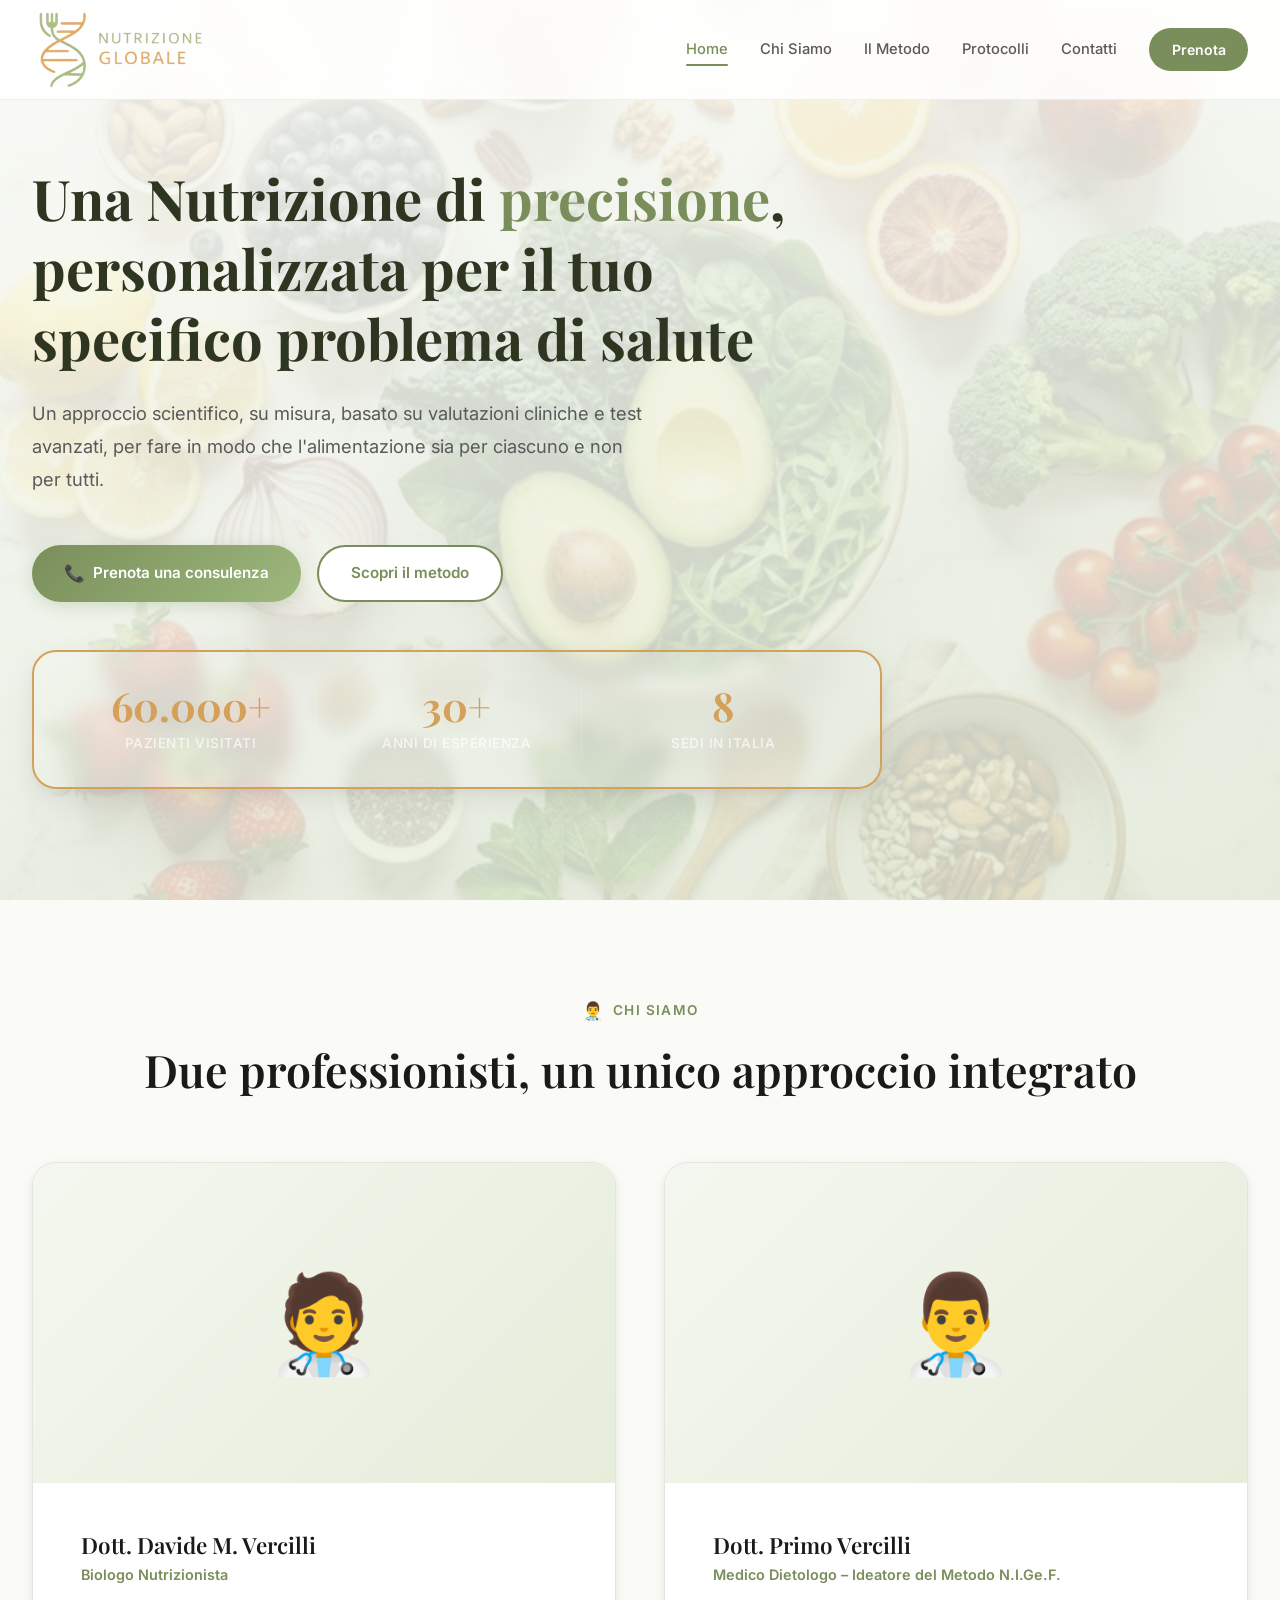
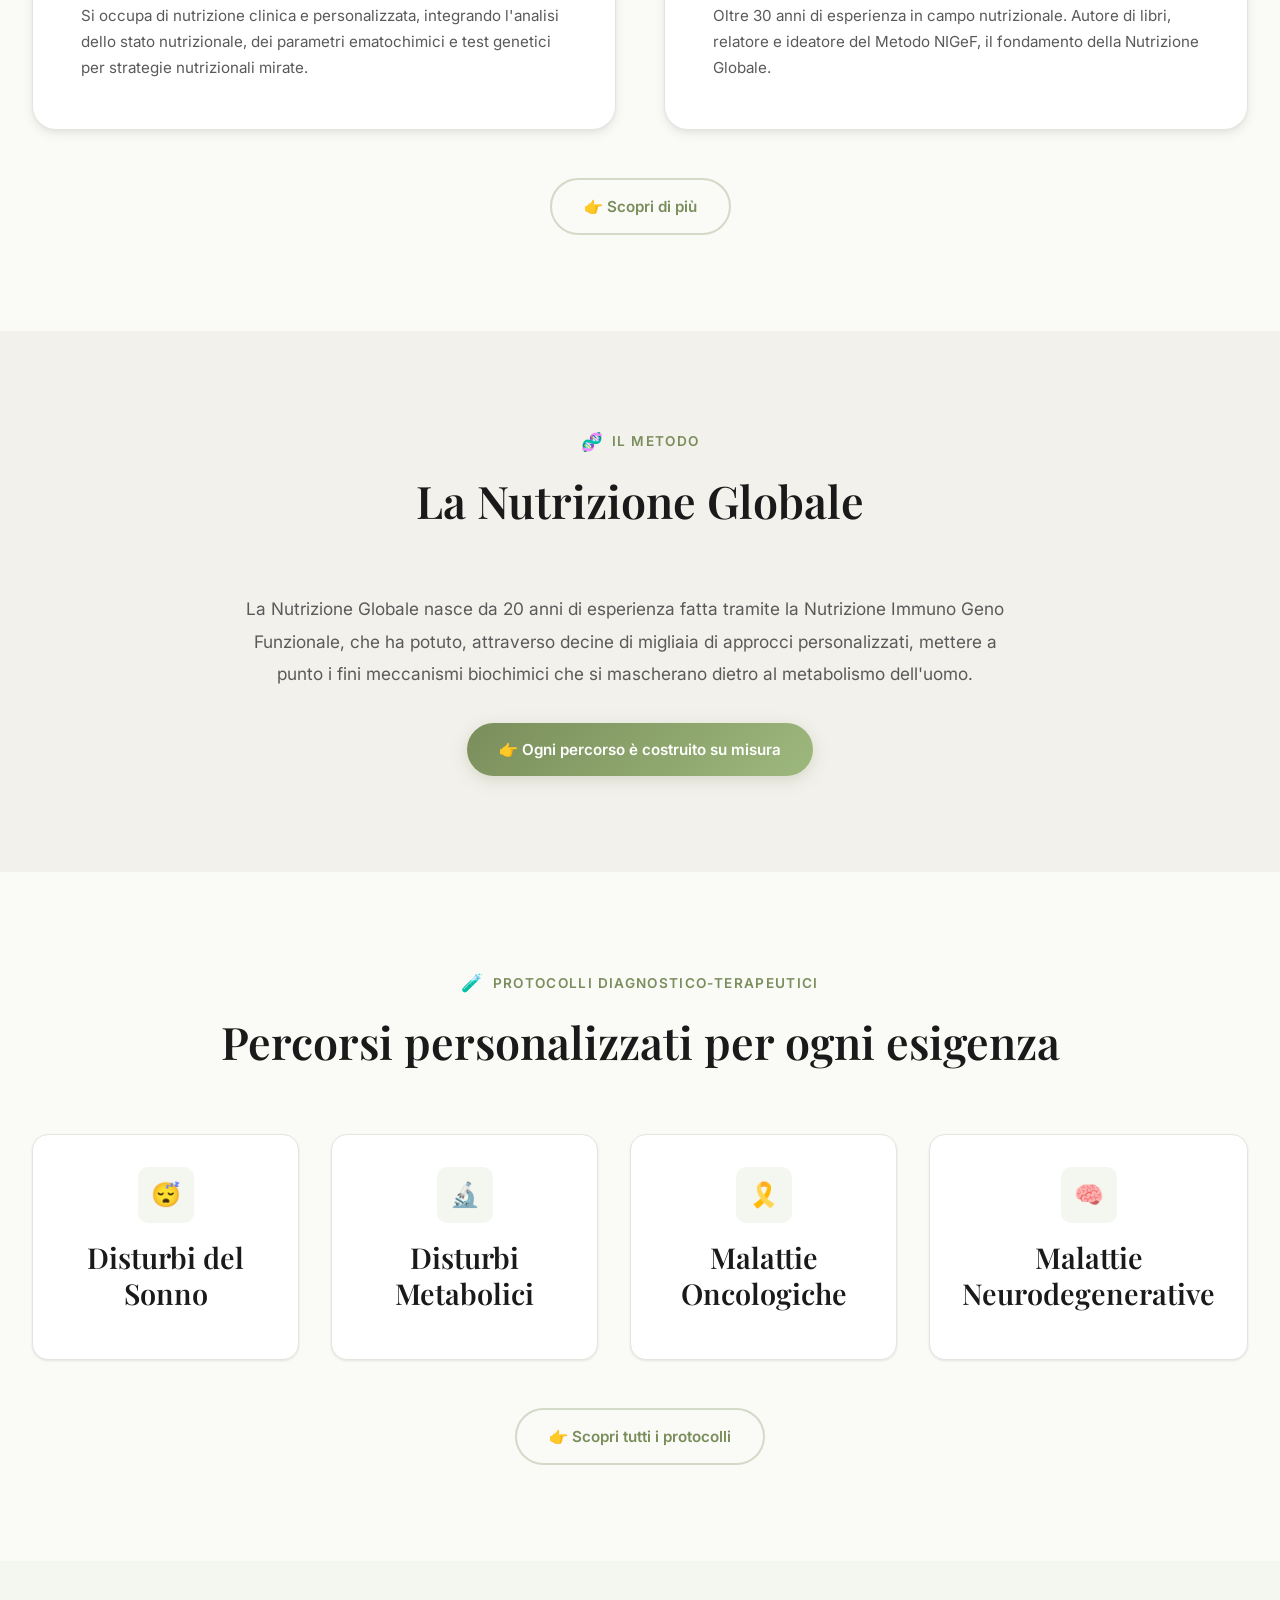
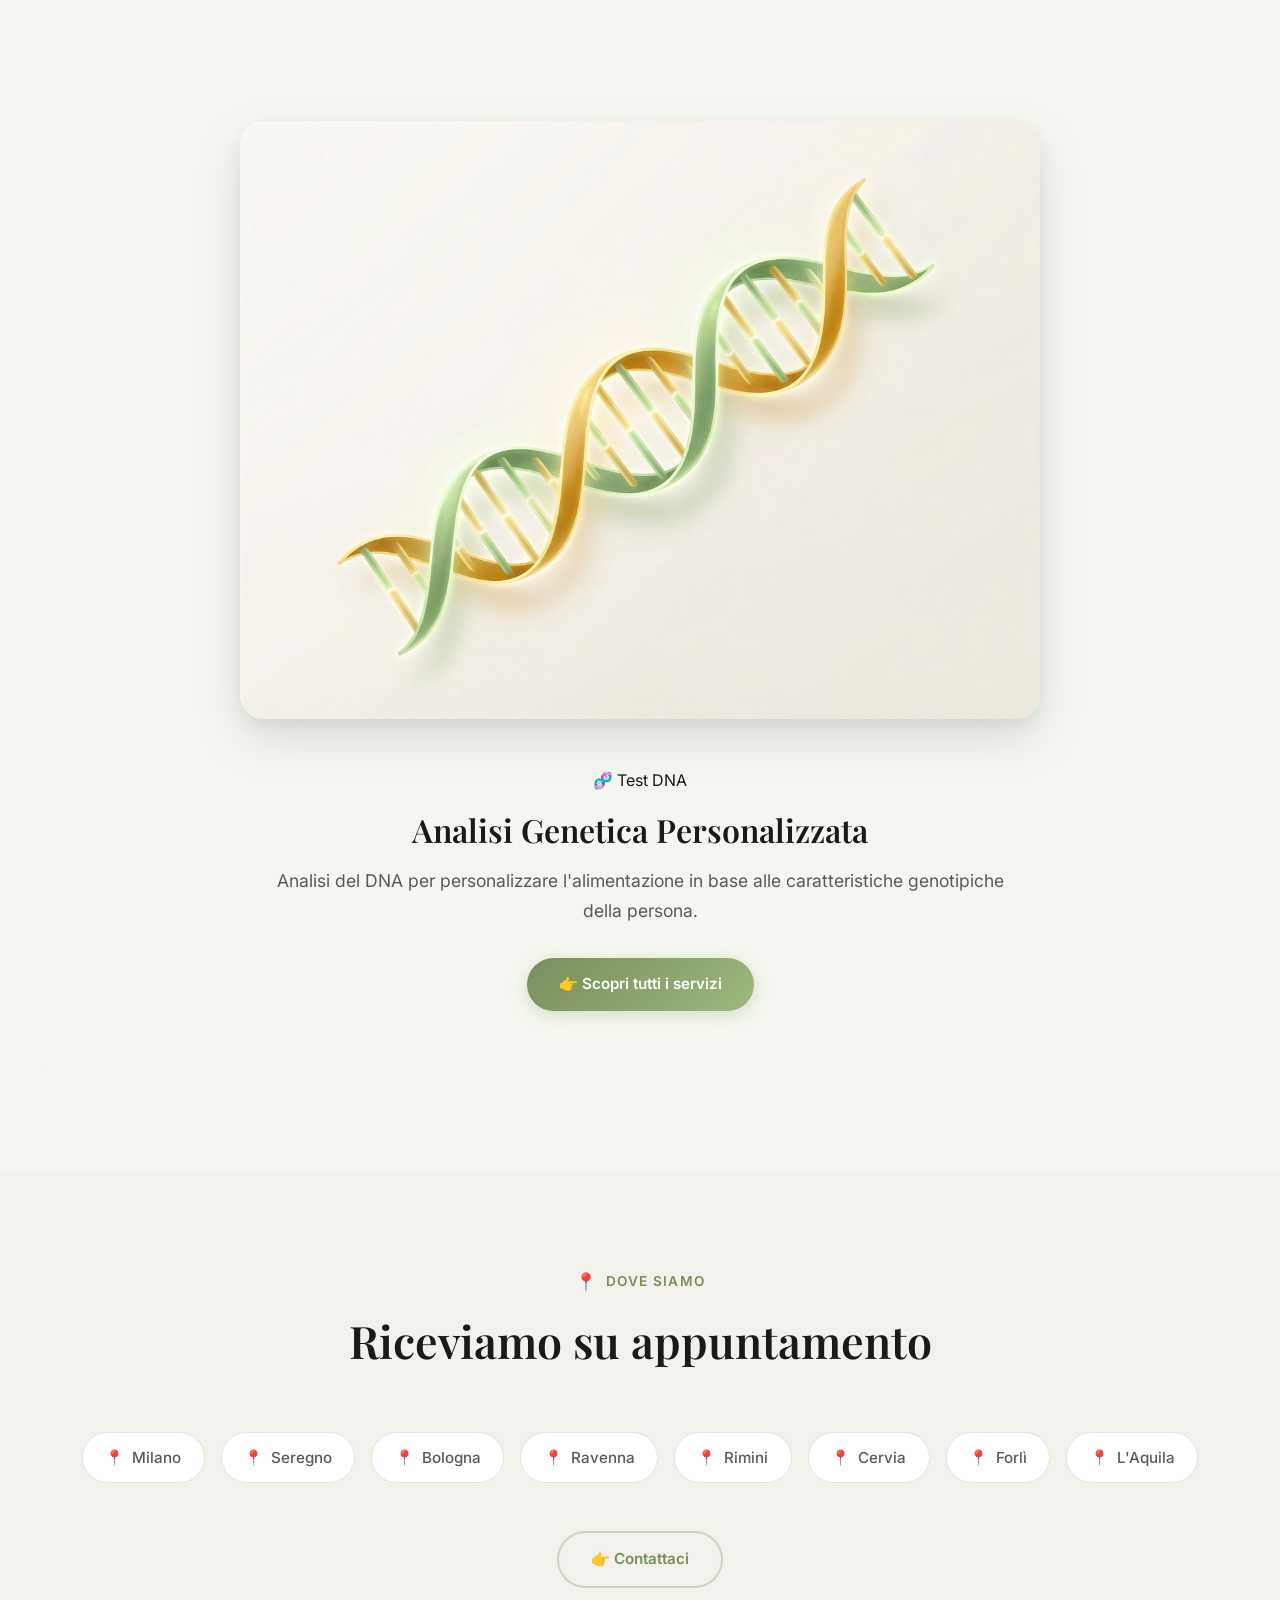
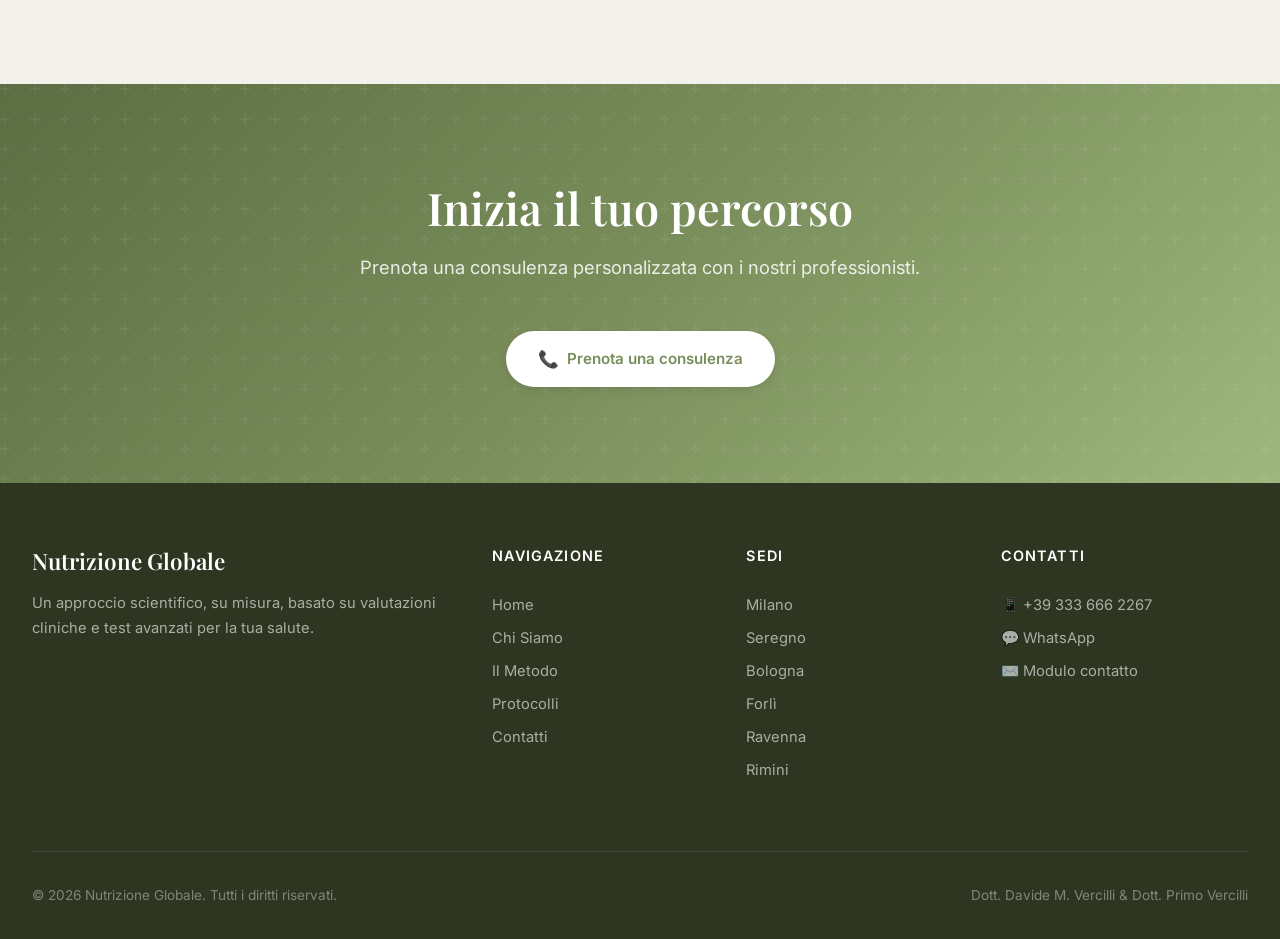
==== index.html @ 1c0ff74a "Aggiornamento layout e design Nutrizione Globale" ====
<!DOCTYPE html>
<html lang="it">
<head>
  <meta charset="UTF-8">
  <meta name="viewport" content="width=device-width, initial-scale=1.0">
  <title>Nutrizione Globale – Nutrizione di precisione personalizzata</title>
  <meta name="description" content="Nutrizione Globale: un approccio scientifico, su misura, basato su valutazioni cliniche e test avanzati. Dott. Davide M. Vercilli e Dott. Primo Vercilli.">
  <link rel="stylesheet" href="style.css">
  <link rel="icon" href="img/logovercilli-removebg-preview.png" type="image/png">
</head>
<body>

  <!-- ═══════ NAVBAR ═══════ -->
  <nav class="navbar" id="navbar">
    <div class="container">
      <a href="index.html" class="nav-logo">
        <img src="img/logovercilli-removebg-preview.png" alt="Nutrizione Globale" class="nav-logo-img">
      </a>
      <div class="nav-links" id="navLinks">
        <a href="index.html" class="active">Home</a>
        <a href="chi-siamo.html">Chi Siamo</a>
        <a href="metodo.html">Il Metodo</a>
        <a href="protocolli.html">Protocolli</a>
        <a href="contatti.html">Contatti</a>
        <a href="https://wa.me/393336662267?text=Buongiorno%2C%20vorrei%20prenotare%20una%20consulenza." class="nav-cta" target="_blank" rel="noopener">Prenota</a>
      </div>
      <button class="hamburger" id="hamburger" aria-label="Menu">
        <span></span><span></span><span></span>
      </button>
    </div>
  </nav>

  <!-- ═══════ HERO ═══════ -->
  <section class="hero" id="hero">
    <div class="container">
      <div class="hero-content">
        <h1>Una Nutrizione di <span>precisione</span>, personalizzata per il tuo specifico problema di salute</h1>
        <p class="hero-subtitle">Un approccio scientifico, su misura, basato su valutazioni cliniche e test avanzati, per fare in modo che l'alimentazione sia per ciascuno e non per tutti.</p>
        <div class="hero-actions">
          <a href="https://wa.me/393336662267?text=Buongiorno%2C%20vorrei%20prenotare%20una%20consulenza." class="btn btn-primary" target="_blank" rel="noopener">
            <span class="btn-icon">📞</span> Prenota una consulenza
          </a>
          <a href="metodo.html" class="btn btn-secondary">
            Scopri il metodo
          </a>
        </div>
        <div class="hero-stats">
          <div class="hero-stat">
            <div class="hero-stat-number" data-target="60000" data-suffix="+">0</div>
            <div class="hero-stat-label">Pazienti visitati</div>
          </div>
          <div class="hero-stat">
            <div class="hero-stat-number" data-target="30" data-suffix="+">0</div>
            <div class="hero-stat-label">Anni di esperienza</div>
          </div>
          <div class="hero-stat">
            <div class="hero-stat-number" data-target="8" data-suffix="">0</div>
            <div class="hero-stat-label">Sedi in Italia</div>
          </div>
        </div>
      </div>
    </div>
  </section>

  <!-- ═══════ CHI SIAMO ═══════ -->
  <section class="section" id="chi-siamo">
    <div class="container">
      <div class="section-header reveal">
        <div class="label"><span class="icon">👨‍⚕️</span> Chi Siamo</div>
        <h2>Due professionisti, un unico approccio integrato</h2>
      </div>
      <div class="grid-2 stagger-children">
        <!-- Dott. Davide -->
        <div class="doctor-card reveal">
          <div class="doctor-card-img" style="display:flex;align-items:center;justify-content:center;font-size:6rem;">🧑‍⚕️</div>
          <div class="doctor-card-body">
            <h3>Dott. Davide M. Vercilli</h3>
            <span class="role">Biologo Nutrizionista</span>
            <p>Si occupa di nutrizione clinica e personalizzata, integrando l'analisi dello stato nutrizionale, dei parametri ematochimici e test genetici per strategie nutrizionali mirate.</p>
          </div>
        </div>
        <!-- Dott. Primo -->
        <div class="doctor-card reveal">
          <div class="doctor-card-img" style="display:flex;align-items:center;justify-content:center;font-size:6rem;">👨‍⚕️</div>
          <div class="doctor-card-body">
            <h3>Dott. Primo Vercilli</h3>
            <span class="role">Medico Dietologo – Ideatore del Metodo N.I.Ge.F.</span>
            <p>Oltre 30 anni di esperienza in campo nutrizionale. Autore di libri, relatore e ideatore del Metodo NIGeF, il fondamento della Nutrizione Globale.</p>
          </div>
        </div>
      </div>
      <div class="text-center" style="margin-top: var(--space-2xl);">
        <a href="chi-siamo.html" class="btn btn-outline reveal">
          👉 Scopri di più
        </a>
      </div>
    </div>
  </section>

  <!-- ═══════ IL METODO ═══════ -->
  <section class="section" id="metodo" style="background: var(--color-bg-alt);">
    <div class="container">
      <div class="section-header reveal">
        <div class="label"><span class="icon">🧬</span> Il Metodo</div>
        <h2>La Nutrizione Globale</h2>
      </div>
      <div class="method-content reveal">
        <p style="text-align:center;">La Nutrizione Globale nasce da 20 anni di esperienza fatta tramite la Nutrizione Immuno Geno Funzionale, che ha potuto, attraverso decine di migliaia di approcci personalizzati, mettere a punto i fini meccanismi biochimici che si mascherano dietro al metabolismo dell'uomo.</p>
      </div>
      <div class="text-center" style="margin-top: var(--space-xl);">
        <a href="metodo.html" class="btn btn-primary reveal">
          👉 Ogni percorso è costruito su misura
        </a>
      </div>
    </div>
  </section>

  <!-- ═══════ PROTOCOLLI ═══════ -->
  <section class="section" id="protocolli">
    <div class="container">
      <div class="section-header reveal">
        <div class="label"><span class="icon">🧪</span> Protocolli diagnostico-terapeutici</div>
        <h2>Percorsi personalizzati per ogni esigenza</h2>
      </div>
      <div class="grid-4 stagger-children">
        <div class="card reveal">
          <div class="card-icon green">😴</div>
          <h3>Disturbi del Sonno</h3>
        </div>
        <div class="card reveal">
          <div class="card-icon blue">🔬</div>
          <h3>Disturbi Metabolici</h3>
        </div>
        <div class="card reveal">
          <div class="card-icon purple">🎗️</div>
          <h3>Malattie Oncologiche</h3>
        </div>
        <div class="card reveal">
          <div class="card-icon gold">🧠</div>
          <h3>Malattie Neurodegenerative</h3>
        </div>
      </div>
      <div class="text-center" style="margin-top: var(--space-2xl);">
        <a href="protocolli.html" class="btn btn-outline reveal">
          👉 Scopri tutti i protocolli
        </a>
      </div>
    </div>
  </section>

  <!-- ═══════ TEST DNA ═══════ -->
  <section class="section" id="test-dna" style="background: var(--color-primary-50);">
    <div class="container">
      <div class="dna-section reveal" style="display: flex; flex-direction: column; align-items: center; text-align: center; gap: var(--space-2xl);">
        <div class="dna-image" style="width: 100%; max-width: 800px; margin: 0 auto;">
          <img src="img/img-dna.jpg" alt="Test DNA" style="width: 100%; border-radius: var(--radius-xl); object-fit: cover; box-shadow: var(--shadow-xl);">
        </div>
        <div class="dna-content" style="max-width: 800px; margin: 0 auto;">
          <div class="label"><span class="icon">🧬</span> Test DNA</div>
          <h2 style="font-family: var(--font-serif); font-size: 2rem; margin-bottom: var(--space-md);">Analisi Genetica Personalizzata</h2>
          <p style="font-size: 1.1rem; line-height: 1.7; color: var(--color-text-secondary); margin-bottom: var(--space-xl);">Analisi del DNA per personalizzare l'alimentazione in base alle caratteristiche genotipiche della persona.</p>
          <a href="protocolli.html" class="btn btn-primary">
            👉 Scopri tutti i servizi
          </a>
        </div>
      </div>
    </div>
  </section>

  <!-- ═══════ DOVE SIAMO ═══════ -->
  <section class="section" id="sedi" style="background: var(--color-bg-alt);">
    <div class="container">
      <div class="section-header reveal">
        <div class="label"><span class="icon">📍</span> Dove Siamo</div>
        <h2>Riceviamo su appuntamento</h2>
      </div>
      <div class="locations-grid reveal stagger-children">
        <div class="location-tag"><span class="pin">📍</span> Milano</div>
        <div class="location-tag"><span class="pin">📍</span> Seregno</div>
        <div class="location-tag"><span class="pin">📍</span> Bologna</div>
        <div class="location-tag"><span class="pin">📍</span> Ravenna</div>
        <div class="location-tag"><span class="pin">📍</span> Rimini</div>
        <div class="location-tag"><span class="pin">📍</span> Cervia</div>
        <div class="location-tag"><span class="pin">📍</span> Forlì</div>
        <div class="location-tag"><span class="pin">📍</span> L'Aquila</div>
      </div>
      <div class="text-center">
        <a href="contatti.html" class="btn btn-outline reveal">
          👉 Contattaci
        </a>
      </div>
    </div>
  </section>

  <!-- ═══════ CTA FINALE ═══════ -->
  <section class="cta-section" id="cta">
    <div class="container" style="position:relative; z-index:1;">
      <h2 class="reveal">Inizia il tuo percorso</h2>
      <p class="reveal">Prenota una consulenza personalizzata con i nostri professionisti.</p>
      <div class="reveal">
        <a href="https://wa.me/393336662267?text=Buongiorno%2C%20vorrei%20prenotare%20una%20consulenza." class="btn btn-white" target="_blank" rel="noopener">
          <span class="btn-icon">📞</span> Prenota una consulenza
        </a>
      </div>
    </div>
  </section>

  <!-- ═══════ FOOTER ═══════ -->
  <footer class="footer">
    <div class="container">
      <div class="footer-grid">
        <div class="footer-brand">
          <h3>Nutrizione Globale</h3>
          <p>Un approccio scientifico, su misura, basato su valutazioni cliniche e test avanzati per la tua salute.</p>
        </div>
        <div class="footer-col">
          <h4>Navigazione</h4>
          <a href="index.html">Home</a>
          <a href="chi-siamo.html">Chi Siamo</a>
          <a href="metodo.html">Il Metodo</a>
          <a href="protocolli.html">Protocolli</a>
          <a href="contatti.html">Contatti</a>
        </div>
        <div class="footer-col">
          <h4>Sedi</h4>
          <a href="contatti.html">Milano</a>
          <a href="contatti.html">Seregno</a>
          <a href="contatti.html">Bologna</a>
          <a href="contatti.html">Forlì</a>
          <a href="contatti.html">Ravenna</a>
          <a href="contatti.html">Rimini</a>
        </div>
        <div class="footer-col">
          <h4>Contatti</h4>
          <a href="tel:+393336662267">📱 +39 333 666 2267</a>
          <a href="https://wa.me/393336662267" target="_blank" rel="noopener">💬 WhatsApp</a>
          <a href="contatti.html">✉️ Modulo contatto</a>
        </div>
      </div>
      <div class="footer-bottom">
        <span>&copy; 2026 Nutrizione Globale. Tutti i diritti riservati.</span>
        <span>Dott. Davide M. Vercilli &amp; Dott. Primo Vercilli</span>
      </div>
    </div>
  </footer>

  <script src="script.js"></script>
</body>
</html>
---- style.css ----
/* ============================================
   Nutrizione Globale – Design System
   ============================================ */

/* Google Fonts */
@import url('https://fonts.googleapis.com/css2?family=Inter:wght@300;400;500;600;700&family=Playfair+Display:ital,wght@0,400;0,500;0,600;0,700;1,400;1,500&display=swap');

/* ── CSS Custom Properties ── */
:root {
  /* Primary palette – Olive Green (dal logo) */
  --color-primary: #7A8E5B;
  --color-primary-light: #9DB87D;
  --color-primary-dark: #5C6E42;
  --color-primary-50: #F4F7EF;
  --color-primary-100: #E6EDDB;
  --color-primary-200: #C8D8AE;
  --color-primary-900: #2E3520;

  /* Accent – Warm Gold/Orange (dal logo) */
  --color-accent: #D4A05A;
  --color-accent-light: #E8C992;

  /* Gold / warm accent */
  --color-gold: #D4A853;
  --color-gold-light: #F5E6C8;

  /* Neutrals */
  --color-bg: #FAFAF7;
  --color-bg-alt: #F3F1EC;
  --color-surface: #FFFFFF;
  --color-text: #1A1A1A;
  --color-text-secondary: #5A5A5A;
  --color-text-muted: #8A8A8A;
  --color-border: #E5E5E0;

  /* Shadows */
  --shadow-sm: 0 1px 3px rgba(0,0,0,0.06), 0 1px 2px rgba(0,0,0,0.04);
  --shadow-md: 0 4px 12px rgba(0,0,0,0.07), 0 2px 4px rgba(0,0,0,0.04);
  --shadow-lg: 0 10px 30px rgba(0,0,0,0.08), 0 4px 8px rgba(0,0,0,0.04);
  --shadow-xl: 0 20px 50px rgba(0,0,0,0.1), 0 8px 16px rgba(0,0,0,0.05);

  /* Typography */
  --font-sans: 'Inter', -apple-system, BlinkMacSystemFont, sans-serif;
  --font-serif: 'Playfair Display', Georgia, serif;

  /* Spacing */
  --space-xs: 0.25rem;
  --space-sm: 0.5rem;
  --space-md: 1rem;
  --space-lg: 1.5rem;
  --space-xl: 2rem;
  --space-2xl: 3rem;
  --space-3xl: 4rem;
  --space-4xl: 6rem;

  /* Borders */
  --radius-sm: 6px;
  --radius-md: 10px;
  --radius-lg: 16px;
  --radius-xl: 24px;
  --radius-full: 9999px;

  /* Transitions */
  --ease: cubic-bezier(0.4, 0, 0.2, 1);
  --duration: 0.3s;

  /* Layout */
  --max-width: 1400px;
  --nav-height: 100px;
}

/* ── Reset ── */
*,
*::before,
*::after {
  margin: 0;
  padding: 0;
  box-sizing: border-box;
}

html {
  scroll-behavior: smooth;
  font-size: 16px;
}

body {
  font-family: var(--font-sans);
  color: var(--color-text);
  background-color: var(--color-bg);
  line-height: 1.7;
  -webkit-font-smoothing: antialiased;
  -moz-osx-font-smoothing: grayscale;
  overflow-x: hidden;
}

img {
  max-width: 100%;
  height: auto;
  display: block;
}

a {
  color: inherit;
  text-decoration: none;
}

ul, ol {
  list-style: none;
}

button {
  cursor: pointer;
  border: none;
  background: none;
  font-family: inherit;
}

/* ── Typography ── */
h1, h2, h3, h4, h5, h6 {
  font-family: var(--font-serif);
  line-height: 1.25;
  color: var(--color-text);
}

h1 {
  font-size: clamp(2.2rem, 5vw, 3.5rem);
  font-weight: 700;
}

h2 {
  font-size: clamp(1.8rem, 4vw, 2.8rem);
  font-weight: 600;
}

h3 {
  font-size: clamp(1.3rem, 2.5vw, 1.8rem);
  font-weight: 600;
}

h4 {
  font-size: 1.2rem;
  font-weight: 600;
}

p {
  font-size: 1.05rem;
  color: var(--color-text-secondary);
  max-width: 70ch;
}

.text-center { text-align: center; }
.text-center p { margin-left: auto; margin-right: auto; }

/* ── Layout ── */
.container {
  width: 100%;
  max-width: var(--max-width);
  margin: 0 auto;
  padding: 0 var(--space-xl);
}

.section {
  padding: var(--space-4xl) 0;
}

.section-header {
  text-align: center;
  margin-bottom: var(--space-3xl);
}

.section-header .label {
  display: inline-flex;
  align-items: center;
  gap: var(--space-sm);
  font-size: 0.85rem;
  font-weight: 600;
  text-transform: uppercase;
  letter-spacing: 0.1em;
  color: var(--color-primary);
  margin-bottom: var(--space-md);
}

.section-header .label .icon {
  font-size: 1.1rem;
}

.section-header h2 {
  margin-bottom: var(--space-md);
}

.section-header p {
  font-size: 1.1rem;
  margin: 0 auto;
}

/* ── Navbar ── */
.navbar {
  position: fixed;
  top: 0;
  left: 0;
  right: 0;
  height: var(--nav-height);
  z-index: 1000;
  background: rgba(255, 255, 255, 0.85);
  backdrop-filter: blur(20px);
  -webkit-backdrop-filter: blur(20px);
  border-bottom: 1px solid rgba(0, 0, 0, 0.06);
  transition: all var(--duration) var(--ease);
}

.navbar.scrolled {
  background: rgba(255, 255, 255, 0.95);
  box-shadow: var(--shadow-sm);
}

.navbar .container {
  display: flex;
  align-items: center;
  justify-content: space-between;
  height: 100%;
}

.nav-logo {
  display: flex;
  align-items: center;
}

.nav-logo-img {
  height: 85px;
  width: auto;
  object-fit: contain;
}

.nav-links {
  display: flex;
  align-items: center;
  gap: var(--space-xl);
}

.nav-links a {
  font-size: 0.92rem;
  font-weight: 500;
  color: var(--color-text-secondary);
  transition: color var(--duration) var(--ease);
  position: relative;
}

.nav-links a::after {
  content: '';
  position: absolute;
  bottom: -4px;
  left: 0;
  width: 0;
  height: 2px;
  background: var(--color-primary);
  transition: width var(--duration) var(--ease);
  border-radius: 1px;
}

.nav-links a:hover,
.nav-links a.active {
  color: var(--color-primary);
}

.nav-links a:hover::after,
.nav-links a.active::after {
  width: 100%;
}

.nav-cta {
  background: var(--color-primary) !important;
  color: white !important;
  padding: 0.6rem 1.4rem;
  border-radius: var(--radius-full);
  font-weight: 600 !important;
  font-size: 0.88rem !important;
  transition: all var(--duration) var(--ease) !important;
}

.nav-cta::after {
  display: none !important;
}

.nav-cta:hover {
  background: var(--color-primary-dark) !important;
  transform: translateY(-1px);
  box-shadow: 0 4px 12px rgba(122, 142, 91, 0.3);
}

/* Hamburger */
.hamburger {
  display: none;
  flex-direction: column;
  gap: 5px;
  width: 28px;
  cursor: pointer;
  z-index: 1001;
}

.hamburger span {
  width: 100%;
  height: 2.5px;
  background: var(--color-text);
  border-radius: 2px;
  transition: all var(--duration) var(--ease);
}

.hamburger.active span:nth-child(1) {
  transform: rotate(45deg) translate(5px, 5px);
}

.hamburger.active span:nth-child(2) {
  opacity: 0;
}

.hamburger.active span:nth-child(3) {
  transform: rotate(-45deg) translate(6px, -6px);
}

/* ── Hero ── */
.hero {
  min-height: 100vh;
  display: flex;
  align-items: center;
  position: relative;
  padding-top: var(--nav-height);
  background: url('img/hero-bg.png') center/cover no-repeat;
  overflow: hidden;
}

.hero::before {
  content: '';
  position: absolute;
  top: 0;
  left: 0;
  right: 0;
  bottom: 0;
  background: linear-gradient(165deg, rgba(250,250,245,0.93) 0%, rgba(244,247,239,0.88) 40%, rgba(230,237,219,0.85) 100%);
  pointer-events: none;
  z-index: 0;
}

.hero::after {
  display: none;
}

.hero .container {
  position: relative;
  z-index: 1;
  display: flex;
  align-items: center;
  min-height: calc(100vh - var(--nav-height));
}

.hero-content {
  max-width: 850px;
}

.hero-badge {
  display: inline-flex;
  align-items: center;
  gap: var(--space-sm);
  background: rgba(255, 255, 255, 0.7);
  backdrop-filter: blur(8px);
  -webkit-backdrop-filter: blur(8px);
  border: 1px solid rgba(122, 142, 91, 0.2);
  padding: 0.5rem 1.2rem;
  border-radius: var(--radius-full);
  font-size: 0.85rem;
  font-weight: 600;
  color: var(--color-primary);
  margin-bottom: var(--space-xl);
}

.hero h1 {
  color: var(--color-primary-900);
  margin-bottom: var(--space-lg);
}

.hero h1 span {
  color: var(--color-primary);
}

.hero-subtitle {
  font-size: 1.15rem;
  line-height: 1.8;
  color: var(--color-text-secondary);
  margin-bottom: var(--space-2xl);
  max-width: 620px;
}

.hero-actions {
  display: flex;
  gap: var(--space-md);
  flex-wrap: wrap;
}

/* ── Buttons ── */
.btn {
  display: inline-flex;
  align-items: center;
  gap: var(--space-sm);
  padding: 0.85rem 2rem;
  border-radius: var(--radius-full);
  font-weight: 600;
  font-size: 0.95rem;
  transition: all var(--duration) var(--ease);
  cursor: pointer;
  border: none;
  outline: none;
}

.btn-primary {
  background: linear-gradient(135deg, var(--color-primary), var(--color-primary-light));
  color: white;
  box-shadow: 0 4px 16px rgba(122, 142, 91, 0.25);
}

.btn-primary:hover {
  transform: translateY(-2px);
  box-shadow: 0 6px 24px rgba(122, 142, 91, 0.35);
}

.btn-secondary {
  background: var(--color-surface);
  color: var(--color-primary);
  border: 2px solid var(--color-primary);
}

.btn-secondary:hover {
  background: var(--color-primary-50);
  transform: translateY(-2px);
}

.btn-outline {
  background: transparent;
  color: var(--color-primary);
  border: 2px solid rgba(122, 142, 91, 0.3);
}

.btn-outline:hover {
  border-color: var(--color-primary);
  background: var(--color-primary-50);
}

.btn-white {
  background: white;
  color: var(--color-primary);
  box-shadow: var(--shadow-md);
}

.btn-white:hover {
  transform: translateY(-2px);
  box-shadow: var(--shadow-lg);
}

.btn-icon {
  font-size: 1.1em;
}

/* ── Cards ── */
.card {
  background: var(--color-surface);
  border-radius: var(--radius-lg);
  padding: var(--space-xl);
  box-shadow: var(--shadow-sm);
  border: 1px solid var(--color-border);
  transition: all var(--duration) var(--ease);
  height: 100%;
  display: flex;
  flex-direction: column;
  align-items: center;
  justify-content: center;
  text-align: center;
}

.card:hover {
  box-shadow: var(--shadow-lg);
  transform: translateY(-4px);
}

.card-glass {
  background: rgba(255, 255, 255, 0.7);
  backdrop-filter: blur(16px);
  -webkit-backdrop-filter: blur(16px);
  border: 1px solid rgba(255, 255, 255, 0.5);
}

.card-icon {
  width: 56px;
  height: 56px;
  border-radius: var(--radius-md);
  display: flex;
  align-items: center;
  justify-content: center;
  font-size: 1.5rem;
  margin-bottom: var(--space-md);
  flex-shrink: 0;
}

.card-icon.green,
.card-icon.blue,
.card-icon.gold,
.card-icon.purple {
  background: var(--color-primary-50);
  color: var(--color-primary);
}

.card h3 {
  margin-bottom: var(--space-md);
}

.card p {
  font-size: 0.98rem;
}

/* ── Doctor Cards ── */
.doctor-card {
  background: var(--color-surface);
  border-radius: var(--radius-xl);
  overflow: hidden;
  box-shadow: var(--shadow-md);
  border: 1px solid var(--color-border);
  transition: all var(--duration) var(--ease);
  height: 100%;
  display: flex;
  flex-direction: column;
}

.doctor-card:hover {
  box-shadow: var(--shadow-xl);
  transform: translateY(-6px);
}

.doctor-card-img {
  width: 100%;
  height: 320px;
  object-fit: cover;
  background: linear-gradient(135deg, var(--color-primary-50), var(--color-primary-100));
}

.doctor-card-body {
  padding: var(--space-2xl);
  flex-grow: 1;
}

.doctor-card-body h3 {
  font-family: var(--font-serif);
  font-size: 1.4rem;
  margin-bottom: var(--space-xs);
}

.doctor-card-body .role {
  font-size: 0.9rem;
  color: var(--color-primary);
  font-weight: 600;
  margin-bottom: var(--space-md);
  display: block;
}

.doctor-card-body p {
  font-size: 0.95rem;
  line-height: 1.7;
}

/* ── Grid layouts ── */
.grid-2 {
  display: grid;
  grid-template-columns: repeat(2, 1fr);
  gap: var(--space-2xl);
}

.grid-3 {
  display: grid;
  grid-template-columns: repeat(3, 1fr);
  gap: var(--space-xl);
}

.grid-4 {
  display: grid;
  grid-template-columns: repeat(4, 1fr);
  gap: var(--space-xl);
}

/* ── Locations ── */
.locations-grid {
  display: flex;
  flex-wrap: wrap;
  gap: var(--space-md);
  justify-content: center;
  margin-bottom: var(--space-2xl);
}

.location-tag {
  display: inline-flex;
  align-items: center;
  gap: var(--space-sm);
  background: var(--color-surface);
  border: 1px solid var(--color-border);
  padding: 0.7rem 1.4rem;
  border-radius: var(--radius-full);
  font-size: 0.95rem;
  font-weight: 500;
  color: var(--color-text-secondary);
  transition: all var(--duration) var(--ease);
}

.location-tag:hover {
  border-color: var(--color-primary);
  color: var(--color-primary);
  box-shadow: var(--shadow-sm);
}

.location-tag .pin {
  color: var(--color-primary);
}

/* ── CTA Section ── */
.cta-section {
  background: linear-gradient(135deg, var(--color-primary-dark), var(--color-primary), var(--color-primary-light));
  padding: var(--space-4xl) 0;
  text-align: center;
  position: relative;
  overflow: hidden;
}

.cta-section::before {
  content: '';
  position: absolute;
  top: 0;
  left: 0;
  right: 0;
  bottom: 0;
  background: url("data:image/svg+xml,%3Csvg width='60' height='60' viewBox='0 0 60 60' xmlns='http://www.w3.org/2000/svg'%3E%3Cg fill='none' fill-rule='evenodd'%3E%3Cg fill='%23ffffff' fill-opacity='0.05'%3E%3Cpath d='M36 34v-4h-2v4h-4v2h4v4h2v-4h4v-2h-4zm0-30V0h-2v4h-4v2h4v4h2V6h4V4h-4zM6 34v-4H4v4H0v2h4v4h2v-4h4v-2H6zM6 4V0H4v4H0v2h4v4h2V6h4V4H6z'/%3E%3C/g%3E%3C/g%3E%3C/svg%3E");
}

.cta-section h2 {
  color: white;
  margin-bottom: var(--space-md);
}

.cta-section p {
  color: rgba(255, 255, 255, 0.85);
  margin: 0 auto var(--space-2xl);
  font-size: 1.15rem;
}

/* ── DNA Section (homepage) ── */
section.dna-section {
  background: var(--color-primary-50);
  position: relative;
  overflow: hidden;
}

section.dna-section::before {
  content: '';
  position: absolute;
  top: 0;
  right: 0;
  width: 40%;
  height: 100%;
  background: url('img/img-dna.jpg') center/cover no-repeat;
  opacity: 0.15;
  pointer-events: none;
}

section.dna-section h2 {
  color: var(--color-text);
}

section.dna-section p {
  color: var(--color-text-secondary);
}

section.dna-section .label {
  color: var(--color-primary) !important;
}

section.dna-section .btn-white {
  background: var(--color-primary);
  color: white;
  border: none;
}

section.dna-section .btn-white:hover {
  background: var(--color-primary-dark);
}

/* ── DNA Split Layout (Protocolli) ── */
.dna-layout-split {
  display: grid !important;
  grid-template-columns: 1fr 350px;
  align-items: center;
  gap: var(--space-3xl);
  text-align: left !important;
}

.dna-layout-split .dna-image {
  margin: 0;
  display: flex;
  justify-content: flex-end;
}

@media (max-width: 900px) {
  .dna-layout-split {
    grid-template-columns: 1fr;
    text-align: center !important;
  }
  .dna-layout-split .dna-image {
    order: -1;
    justify-content: center;
  }
}

/* ── Team Cards (Chi Siamo) ── */
.team-grid {
  display: grid;
  grid-template-columns: repeat(2, 1fr);
  gap: var(--space-2xl);
}

.team-card {
  background: var(--color-surface);
  border-radius: var(--radius-xl);
  border: 1px solid var(--color-border);
  overflow: hidden;
  box-shadow: var(--shadow-sm);
  transition: all var(--duration) var(--ease);
}

.team-card:hover {
  box-shadow: var(--shadow-xl);
  transform: translateY(-4px);
}

.team-card-photo {
  width: 100%;
  height: 280px;
  background: linear-gradient(135deg, var(--color-primary-50), var(--color-primary-100));
  display: flex;
  align-items: center;
  justify-content: center;
}

.team-card-photo-placeholder {
  font-size: 6rem;
  opacity: 0.5;
}

.team-card-body {
  padding: var(--space-2xl);
}

.team-card-body h2 {
  font-family: var(--font-serif);
  font-size: 1.5rem;
  margin-bottom: var(--space-xs);
}

.team-card-role {
  display: block;
  font-size: 0.8rem;
  font-weight: 700;
  text-transform: uppercase;
  letter-spacing: 1px;
  color: var(--color-primary);
  margin-bottom: var(--space-lg);
}

.team-card-body p {
  font-size: 0.95rem;
  line-height: 1.7;
  color: var(--color-text-secondary);
  margin-bottom: var(--space-md);
}

/* ── Footer ── */
.footer {
  background: var(--color-primary-900);
  color: rgba(255, 255, 255, 0.7);
  padding: var(--space-3xl) 0 var(--space-xl);
}

.footer-grid {
  display: grid;
  grid-template-columns: 2fr 1fr 1fr 1.2fr;
  gap: var(--space-2xl);
  margin-bottom: var(--space-3xl);
}

.footer-brand h3 {
  font-family: var(--font-serif);
  color: white;
  font-size: 1.4rem;
  margin-bottom: var(--space-md);
}

.footer-brand p {
  font-size: 0.92rem;
  color: rgba(255, 255, 255, 0.6);
  line-height: 1.7;
}

.footer-col h4 {
  color: white;
  font-family: var(--font-sans);
  font-size: 0.9rem;
  font-weight: 600;
  text-transform: uppercase;
  letter-spacing: 0.08em;
  margin-bottom: var(--space-lg);
}

.footer-col a {
  display: block;
  font-size: 0.92rem;
  color: rgba(255, 255, 255, 0.6);
  padding: var(--space-xs) 0;
  transition: color var(--duration) var(--ease);
}

.footer-col a:hover {
  color: var(--color-primary-light);
}

.footer-bottom {
  border-top: 1px solid rgba(255, 255, 255, 0.1);
  padding-top: var(--space-xl);
  display: flex;
  justify-content: space-between;
  align-items: center;
  font-size: 0.85rem;
  color: rgba(255, 255, 255, 0.4);
}

/* ── Page Hero (internal pages) ── */
.page-hero {
  padding: calc(var(--nav-height) + var(--space-4xl)) 0 var(--space-3xl);
  background: url('img/hero-bg-2.png') center/cover no-repeat;
  text-align: center;
  position: relative;
}

.page-hero::before {
  content: '';
  position: absolute;
  top: 0;
  left: 0;
  right: 0;
  bottom: 0;
  background: linear-gradient(165deg, rgba(250,250,245,0.93) 0%, rgba(244,247,239,0.90) 60%, rgba(230,237,219,0.88) 100%);
  pointer-events: none;
  z-index: 0;
}

.page-hero > .container {
  position: relative;
  z-index: 1;
}

.page-hero h1 {
  color: var(--color-primary-900);
  margin-bottom: var(--space-md);
}

.page-hero p {
  font-size: 1.15rem;
  margin: 0 auto;
}

/* ── Bio section (Chi Siamo) ── */
.bio-section {
  display: grid;
  grid-template-columns: 350px 1fr;
  gap: var(--space-3xl);
  align-items: start;
  padding: var(--space-3xl) 0;
  border-bottom: 1px solid var(--color-border);
}

.bio-section:last-child {
  border-bottom: none;
}

.bio-photo {
  width: 100%;
  aspect-ratio: 3/4;
  border-radius: var(--radius-xl);
  object-fit: cover;
  box-shadow: var(--shadow-lg);
  background: linear-gradient(135deg, var(--color-primary-50), var(--color-primary-100));
}

.bio-content h2 {
  font-size: 2rem;
  margin-bottom: var(--space-xs);
}

.bio-content .role {
  font-size: 1.05rem;
  color: var(--color-primary);
  font-weight: 600;
  margin-bottom: var(--space-xl);
  display: block;
}

.bio-content p {
  margin-bottom: var(--space-lg);
  line-height: 1.85;
}

/* ── Method page ── */
.method-content {
  max-width: 800px;
  margin: 0 auto;
}

.method-content p {
  font-size: 1.08rem;
  line-height: 1.9;
  margin-bottom: var(--space-xl);
  text-align: justify;
}

.method-highlight {
  background: var(--color-primary-50);
  border-left: 4px solid var(--color-primary);
  padding: var(--space-xl) var(--space-2xl);
  border-radius: 0 var(--radius-md) var(--radius-md) 0;
  margin: var(--space-2xl) 0;
}

.method-highlight p {
  color: var(--color-primary-dark);
  font-weight: 500;
  font-style: italic;
}

.method-citation {
  background: var(--color-surface);
  border: 1px solid var(--color-border);
  padding: var(--space-xl) var(--space-2xl);
  border-radius: var(--radius-md);
  font-size: 0.92rem;
  color: var(--color-text-secondary);
  line-height: 1.7;
  margin: var(--space-2xl) 0;
}

.method-citation strong {
  color: var(--color-text);
}

/* ── Hero Stats Counter ── */
.hero-stats {
  display: grid;
  grid-template-columns: repeat(3, 1fr);
  gap: var(--space-md);
  margin-top: var(--space-2xl);
  margin-bottom: var(--space-2xl);
  background: rgba(255, 255, 255, 0.08);
  backdrop-filter: blur(8px);
  border: 2px solid var(--color-accent);
  border-radius: var(--radius-xl);
  padding: var(--space-xl);
  position: relative;
  z-index: 10;
  box-shadow: var(--shadow-lg);
}

.hero-stat {
  text-align: center;
  border-right: 1px solid rgba(255, 255, 255, 0.15);
  padding: 0 var(--space-md);
}

.hero-stat:last-child {
  border-right: none;
}

.hero-stat-number {
  font-family: var(--font-serif);
  font-size: 2.5rem;
  font-weight: 700;
  color: var(--color-accent);
  line-height: 1.1;
}

.hero-stat-label {
  font-size: 0.85rem;
  color: rgba(255,255,255,0.7);
  font-weight: 500;
  text-transform: uppercase;
  letter-spacing: 0.5px;
  margin-top: var(--space-xs);
}

/* ── Protocols page – Numbered Cards ── */
.proto-numbered-list {
  display: flex;
  flex-direction: column;
  gap: var(--space-lg);
  max-width: 950px;
  margin: var(--space-2xl) auto 0;
}

.proto-numbered-card {
  display: flex;
  gap: var(--space-xl);
  background: var(--color-surface);
  border: 1px solid var(--color-border);
  border-radius: var(--radius-xl);
  padding: var(--space-xl) var(--space-2xl);
  transition: all var(--duration) var(--ease);
}

.proto-numbered-card:hover {
  border-color: var(--color-primary-light);
  box-shadow: var(--shadow-lg);
  transform: translateY(-2px);
}

.proto-number {
  font-family: var(--font-serif);
  font-size: 3rem;
  font-weight: 700;
  color: var(--color-primary-light);
  opacity: 0.5;
  line-height: 1;
  flex-shrink: 0;
  min-width: 60px;
}

.proto-card-content {
  flex: 1;
}

.proto-category {
  font-size: 0.75rem;
  font-weight: 700;
  text-transform: uppercase;
  letter-spacing: 1.5px;
  color: var(--color-primary);
  margin-bottom: var(--space-xs);
}

.proto-card-content h3 {
  font-family: var(--font-serif);
  font-size: 1.35rem;
  margin-bottom: var(--space-sm);
  color: var(--color-text);
}

.proto-card-content p {
  font-size: 0.95rem;
  line-height: 1.7;
  color: var(--color-text-secondary);
  margin-bottom: var(--space-md);
}

.proto-tags {
  display: flex;
  flex-wrap: wrap;
  gap: var(--space-xs);
}

.proto-tag {
  display: inline-block;
  padding: 0.3rem 0.85rem;
  border: 1px solid var(--color-primary-200);
  border-radius: var(--radius-full);
  font-size: 0.8rem;
  font-weight: 500;
  color: var(--color-primary);
  background: var(--color-primary-50);
}

/* ── Pricing Grid ── */
.pricing-grid {
  display: grid;
  grid-template-columns: repeat(3, 1fr);
  gap: var(--space-xl);
  margin-top: var(--space-2xl);
}

.pricing-card {
  background: var(--color-surface);
  border: 1px solid var(--color-border);
  border-radius: var(--radius-xl);
  padding: var(--space-2xl);
  display: flex;
  flex-direction: column;
  position: relative;
  transition: all var(--duration) var(--ease);
}

.pricing-card:hover {
  box-shadow: var(--shadow-xl);
  transform: translateY(-4px);
}

.pricing-card.featured {
  border-color: var(--color-primary);
  box-shadow: var(--shadow-lg);
  transform: translateY(-6px);
}

.pricing-card.featured:hover {
  transform: translateY(-10px);
}

.pricing-badge {
  position: absolute;
  top: -14px;
  left: 50%;
  transform: translateX(-50%);
  background: var(--color-primary);
  color: white;
  font-size: 0.72rem;
  font-weight: 700;
  padding: 0.4rem 1.2rem;
  border-radius: var(--radius-full);
  text-transform: uppercase;
  letter-spacing: 1px;
  white-space: nowrap;
}

.pricing-badge.gold {
  background: var(--color-accent);
  color: white;
}

.pricing-header {
  text-align: center;
  margin-bottom: var(--space-lg);
}

.pricing-icon {
  font-size: 2rem;
  margin-bottom: var(--space-sm);
}

.pricing-type {
  font-size: 0.75rem;
  font-weight: 700;
  text-transform: uppercase;
  letter-spacing: 1.2px;
  color: var(--color-primary);
  margin-bottom: var(--space-xs);
}

.pricing-header h3 {
  font-family: var(--font-serif);
  font-size: 1.35rem;
  margin-bottom: var(--space-xs);
}

.pricing-duration {
  display: inline-block;
  background: var(--color-primary-50);
  color: var(--color-primary);
  font-size: 0.8rem;
  font-weight: 600;
  padding: 0.25rem 0.8rem;
  border-radius: var(--radius-full);
}

.pricing-desc {
  font-size: 0.92rem;
  line-height: 1.6;
  color: var(--color-text-secondary);
  margin-bottom: var(--space-lg);
}

.pricing-checklist {
  list-style: none;
  padding: 0;
  margin: 0;
  flex-grow: 1;
}

.pricing-checklist li {
  position: relative;
  padding-left: 28px;
  margin-bottom: var(--space-sm);
  font-size: 0.92rem;
  line-height: 1.5;
  color: var(--color-text-secondary);
}

.pricing-checklist li::before {
  content: '✓';
  position: absolute;
  left: 0;
  color: var(--color-primary);
  font-weight: 700;
}

/* ── Percorso Completo ── */
.pricing-complete {
  margin-top: var(--space-2xl);
  background: var(--color-surface);
  border: 2px solid var(--color-accent);
  border-radius: var(--radius-xl);
  padding: var(--space-2xl) var(--space-3xl);
  position: relative;
}

.pricing-complete-inner {
  display: grid;
  grid-template-columns: 1fr 1.2fr;
  gap: var(--space-2xl);
  align-items: start;
}

.pricing-complete-left h3 {
  font-family: var(--font-serif);
  font-size: 1.4rem;
  margin-bottom: var(--space-xs);
}

/* ── DNA Section ── */
.dna-section {
  display: grid;
  grid-template-columns: 300px 1fr;
  gap: var(--space-3xl);
  align-items: center;
  background: var(--color-primary-50);
  border-radius: var(--radius-xl);
  padding: var(--space-3xl);
}

.dna-image {
  font-size: 10rem;
  text-align: center;
  line-height: 1;
}

.dna-content h2 {
  font-family: var(--font-serif);
  font-size: 1.8rem;
  margin: var(--space-md) 0;
}

.dna-content > p {
  font-size: 1rem;
  line-height: 1.7;
  color: var(--color-text-secondary);
  margin-bottom: var(--space-xl);
}

.dna-options {
  display: flex;
  flex-direction: column;
  gap: var(--space-md);
}

.dna-option {
  background: var(--color-surface);
  border: 1px solid var(--color-border);
  border-radius: var(--radius-lg);
  padding: var(--space-lg);
  display: flex;
  flex-wrap: wrap;
  align-items: center;
  gap: var(--space-sm);
}

.dna-option-label {
  background: var(--color-primary);
  color: white;
  font-size: 0.72rem;
  font-weight: 700;
  padding: 0.3rem 0.8rem;
  border-radius: var(--radius-full);
  text-transform: uppercase;
  margin-right: var(--space-sm);
}

.dna-option strong {
  font-size: 1.05rem;
}

.dna-option small {
  width: 100%;
  font-size: 0.85rem;
  color: var(--color-text-muted);
}

.dna-option-value {
  font-family: var(--font-serif);
  font-size: 1.8rem;
  font-weight: 700;
  color: var(--color-primary);
  margin-left: auto;
}

/* ── Contact page ── */
.contact-grid {
  display: grid;
  grid-template-columns: 1fr 1fr;
  gap: var(--space-3xl);
}

.contact-info-block {
  margin-bottom: var(--space-2xl);
}

.contact-info-block h3 {
  font-family: var(--font-sans);
  font-size: 1.1rem;
  font-weight: 700;
  margin-bottom: var(--space-lg);
  display: flex;
  align-items: center;
  gap: var(--space-sm);
}

.contact-info-block h3 .icon {
  font-size: 1.2rem;
}

.contact-phone {
  font-size: 1.3rem;
  font-weight: 700;
  color: var(--color-primary);
  display: flex;
  align-items: center;
  gap: var(--space-sm);
  margin-bottom: var(--space-sm);
}

.contact-phone a {
  color: var(--color-primary);
}

.contact-hours {
  font-size: 0.92rem;
  color: var(--color-text-muted);
}

.sede-item {
  display: flex;
  align-items: flex-start;
  gap: var(--space-md);
  padding: var(--space-md) 0;
  border-bottom: 1px solid var(--color-border);
}

.sede-item:last-child {
  border-bottom: none;
}

.sede-dot {
  width: 10px;
  height: 10px;
  background: var(--color-primary);
  border-radius: 50%;
  margin-top: 6px;
  flex-shrink: 0;
}

.sede-name {
  font-weight: 700;
  font-size: 1rem;
  color: var(--color-text);
}

.sede-address {
  font-size: 0.92rem;
  color: var(--color-text-secondary);
}

/* ── Contact form ── */
.contact-form {
  background: var(--color-surface);
  padding: var(--space-2xl);
  border-radius: var(--radius-xl);
  box-shadow: var(--shadow-md);
  border: 1px solid var(--color-border);
}

.contact-form h3 {
  font-family: var(--font-sans);
  font-size: 1.2rem;
  margin-bottom: var(--space-sm);
}

.contact-form .form-subtitle {
  font-size: 0.92rem;
  color: var(--color-text-muted);
  margin-bottom: var(--space-xl);
}

.form-group {
  margin-bottom: var(--space-lg);
}

.form-group label {
  display: block;
  font-size: 0.88rem;
  font-weight: 600;
  color: var(--color-text);
  margin-bottom: var(--space-sm);
}

.form-group input,
.form-group textarea,
.form-group select {
  width: 100%;
  padding: 0.8rem 1rem;
  border: 1.5px solid var(--color-border);
  border-radius: var(--radius-md);
  font-family: var(--font-sans);
  font-size: 0.95rem;
  color: var(--color-text);
  background: var(--color-bg);
  transition: all var(--duration) var(--ease);
  outline: none;
}

.form-group input:focus,
.form-group textarea:focus,
.form-group select:focus {
  border-color: var(--color-primary);
  box-shadow: 0 0 0 3px rgba(122, 142, 91, 0.1);
  background: white;
}

.form-group textarea {
  min-height: 120px;
  resize: vertical;
}

.form-row {
  display: grid;
  grid-template-columns: 1fr 1fr;
  gap: var(--space-md);
}

.form-success {
  display: none;
  text-align: center;
  padding: var(--space-2xl);
}

.form-success.show {
  display: block;
}

.form-success .checkmark {
  width: 64px;
  height: 64px;
  background: var(--color-primary-50);
  border-radius: 50%;
  display: flex;
  align-items: center;
  justify-content: center;
  font-size: 2rem;
  margin: 0 auto var(--space-lg);
}

/* ── Scroll Animations ── */
.reveal {
  opacity: 0;
  transform: translateY(30px);
  transition: opacity 0.7s var(--ease), transform 0.7s var(--ease);
}

.reveal.visible {
  opacity: 1;
  transform: translateY(0);
}

.reveal-left {
  opacity: 0;
  transform: translateX(-30px);
  transition: opacity 0.7s var(--ease), transform 0.7s var(--ease);
}

.reveal-left.visible {
  opacity: 1;
  transform: translateX(0);
}

.reveal-right {
  opacity: 0;
  transform: translateX(30px);
  transition: opacity 0.7s var(--ease), transform 0.7s var(--ease);
}

.reveal-right.visible {
  opacity: 1;
  transform: translateX(0);
}

/* stagger children */
.stagger-children > *:nth-child(1) { transition-delay: 0s; }
.stagger-children > *:nth-child(2) { transition-delay: 0.1s; }
.stagger-children > *:nth-child(3) { transition-delay: 0.2s; }
.stagger-children > *:nth-child(4) { transition-delay: 0.3s; }
.stagger-children > *:nth-child(5) { transition-delay: 0.4s; }
.stagger-children > *:nth-child(6) { transition-delay: 0.5s; }
.stagger-children > *:nth-child(7) { transition-delay: 0.6s; }
.stagger-children > *:nth-child(8) { transition-delay: 0.7s; }

/* ── Responsive ── */
@media (max-width: 1024px) {
  .grid-4 {
    grid-template-columns: repeat(2, 1fr);
  }

  .footer-grid {
    grid-template-columns: 1fr 1fr;
    gap: var(--space-xl);
  }

  .flowchart {
    grid-template-columns: repeat(2, 1fr);
  }

  .bio-section {
    grid-template-columns: 280px 1fr;
    gap: var(--space-2xl);
  }
}

@media (max-width: 768px) {
  :root {
    --nav-height: 80px;
  }

  .hamburger {
    display: flex;
  }

  .nav-links {
    display: none;
    position: fixed;
    top: 0;
    left: 0;
    right: 0;
    bottom: 0;
    background: rgba(255, 255, 255, 0.98);
    backdrop-filter: blur(20px);
    flex-direction: column;
    justify-content: center;
    align-items: center;
    gap: var(--space-xl);
    z-index: 999;
  }

  .nav-links.active {
    display: flex;
  }

  .nav-links a {
    font-size: 1.2rem;
  }

  .grid-2,
  .grid-3,
  .grid-4,
  .team-grid {
    grid-template-columns: 1fr;
  }

  .hero {
    min-height: auto;
    padding-top: calc(var(--nav-height) + var(--space-2xl));
    padding-bottom: var(--space-3xl);
  }

  .hero-content {
    text-align: center;
  }

  .hero-subtitle {
    margin-left: auto;
    margin-right: auto;
    font-size: 1rem;
  }

  .hero-actions {
    justify-content: center;
  }

  .hero-badge {
    font-size: 0.78rem;
    padding: 0.4rem 1rem;
  }

  .page-hero {
    padding: calc(var(--nav-height) + var(--space-2xl)) 0 var(--space-2xl);
  }

  .bio-section {
    grid-template-columns: 1fr;
    text-align: center;
    direction: ltr !important;
  }

  .bio-section > * {
    direction: ltr !important;
  }

  .bio-photo {
    max-width: 280px;
    margin: 0 auto;
  }

  .bio-content {
    text-align: center;
  }

  .bio-content .role {
    text-align: center;
  }

  .bio-content p {
    text-align: center;
  }

  .contact-grid {
    grid-template-columns: 1fr;
  }

  .pricing-grid {
    grid-template-columns: 1fr;
    gap: var(--space-lg);
  }

  .pricing-complete-inner {
    grid-template-columns: 1fr;
  }

  .proto-numbered-card {
    flex-direction: column;
    gap: var(--space-md);
    padding: var(--space-lg);
  }

  .proto-number {
    font-size: 2rem;
  }

  .dna-section {
    grid-template-columns: 1fr;
    text-align: center;
  }

  .dna-image {
    font-size: 6rem;
  }

  .hero-stats {
    grid-template-columns: 1fr;
    gap: var(--space-md);
  }
  
  .hero-stat {
    border-right: none;
    border-bottom: 1px solid rgba(255, 255, 255, 0.15);
    padding-bottom: var(--space-md);
  }

  .hero-stat:last-child {
    border-bottom: none;
    padding-bottom: 0;
  }

  .hero-stat-number {
    font-size: 2rem;
  }

  .footer-grid {
    grid-template-columns: 1fr;
    text-align: center;
  }

  .footer-bottom {
    flex-direction: column;
    gap: var(--space-md);
    text-align: center;
  }

  .section {
    padding: var(--space-2xl) 0;
  }

  .section-header {
    margin-bottom: var(--space-2xl);
  }

  .form-row {
    grid-template-columns: 1fr;
  }

  .doctor-card-img {
    height: 220px;
  }

  .doctor-card-body {
    padding: var(--space-lg);
  }

  .card {
    padding: var(--space-xl);
  }

  .cta-section {
    padding: var(--space-3xl) 0;
  }

  .locations-grid {
    gap: var(--space-sm);
  }

  .location-tag {
    padding: 0.5rem 1rem;
    font-size: 0.88rem;
  }

  .contact-form {
    padding: var(--space-xl);
  }

  .method-highlight {
    padding: var(--space-lg);
  }

  .method-citation {
    padding: var(--space-lg);
    font-size: 0.85rem;
  }

  .method-content p {
    text-align: left;
    font-size: 1rem;
  }

  .nav-logo-img {
    height: 65px;
  }
}

@media (max-width: 480px) {
  .container {
    padding: 0 var(--space-md);
  }

  h1 {
    font-size: 1.6rem;
  }

  h2 {
    font-size: 1.35rem;
  }

  h3 {
    font-size: 1.15rem;
  }

  p {
    font-size: 0.95rem;
  }

  .btn {
    width: 100%;
    justify-content: center;
    padding: 0.75rem 1.5rem;
    font-size: 0.9rem;
  }

  .hero-actions {
    flex-direction: column;
  }

  .section-header .label {
    font-size: 0.75rem;
  }

  .pricing-card {
    padding: var(--space-lg);
  }

  .pricing-complete {
    padding: var(--space-lg);
  }

  .proto-card-content h3 {
    font-size: 1.15rem;
  }

  .dna-option-value {
    font-size: 1.3rem;
  }

  .hero-stats {
    flex-direction: column;
    gap: var(--space-md);
    align-items: center;
  }

  .sede-name {
    font-size: 0.95rem;
  }

  .sede-address {
    font-size: 0.85rem;
  }
}
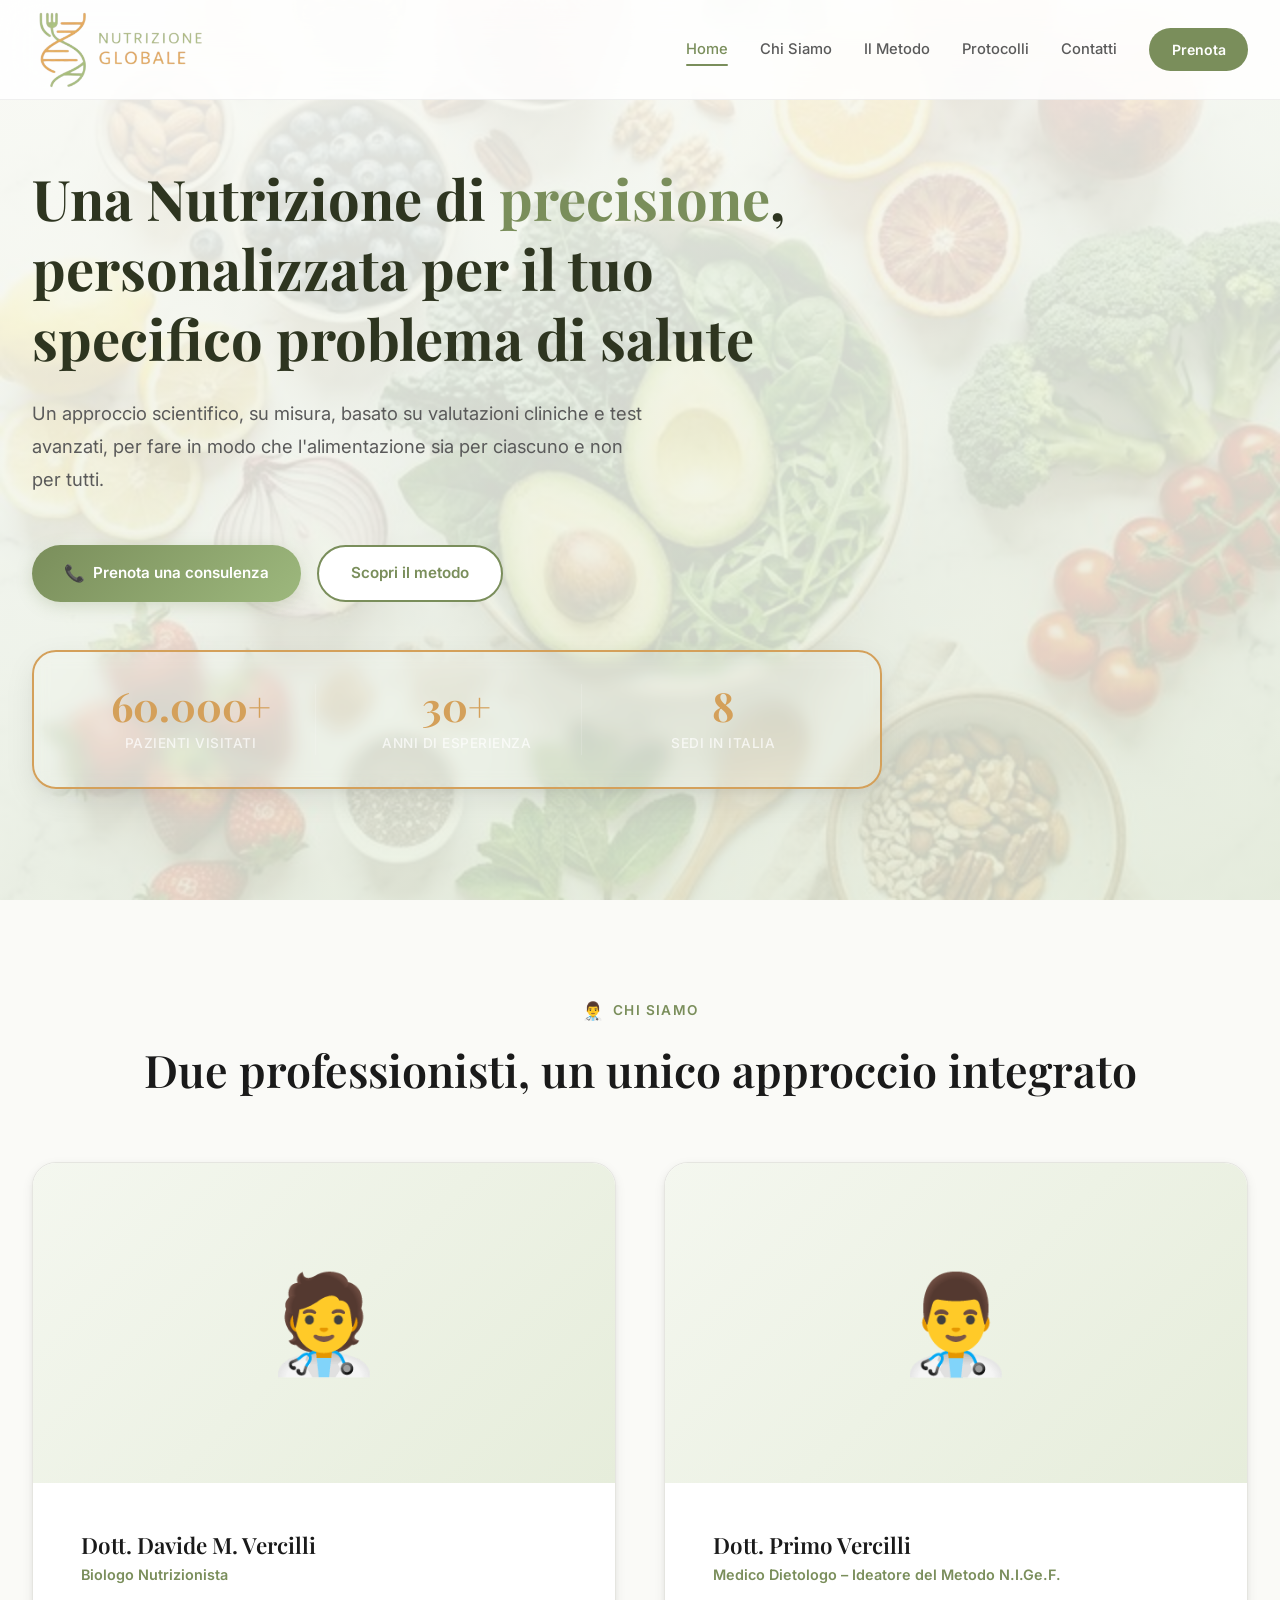
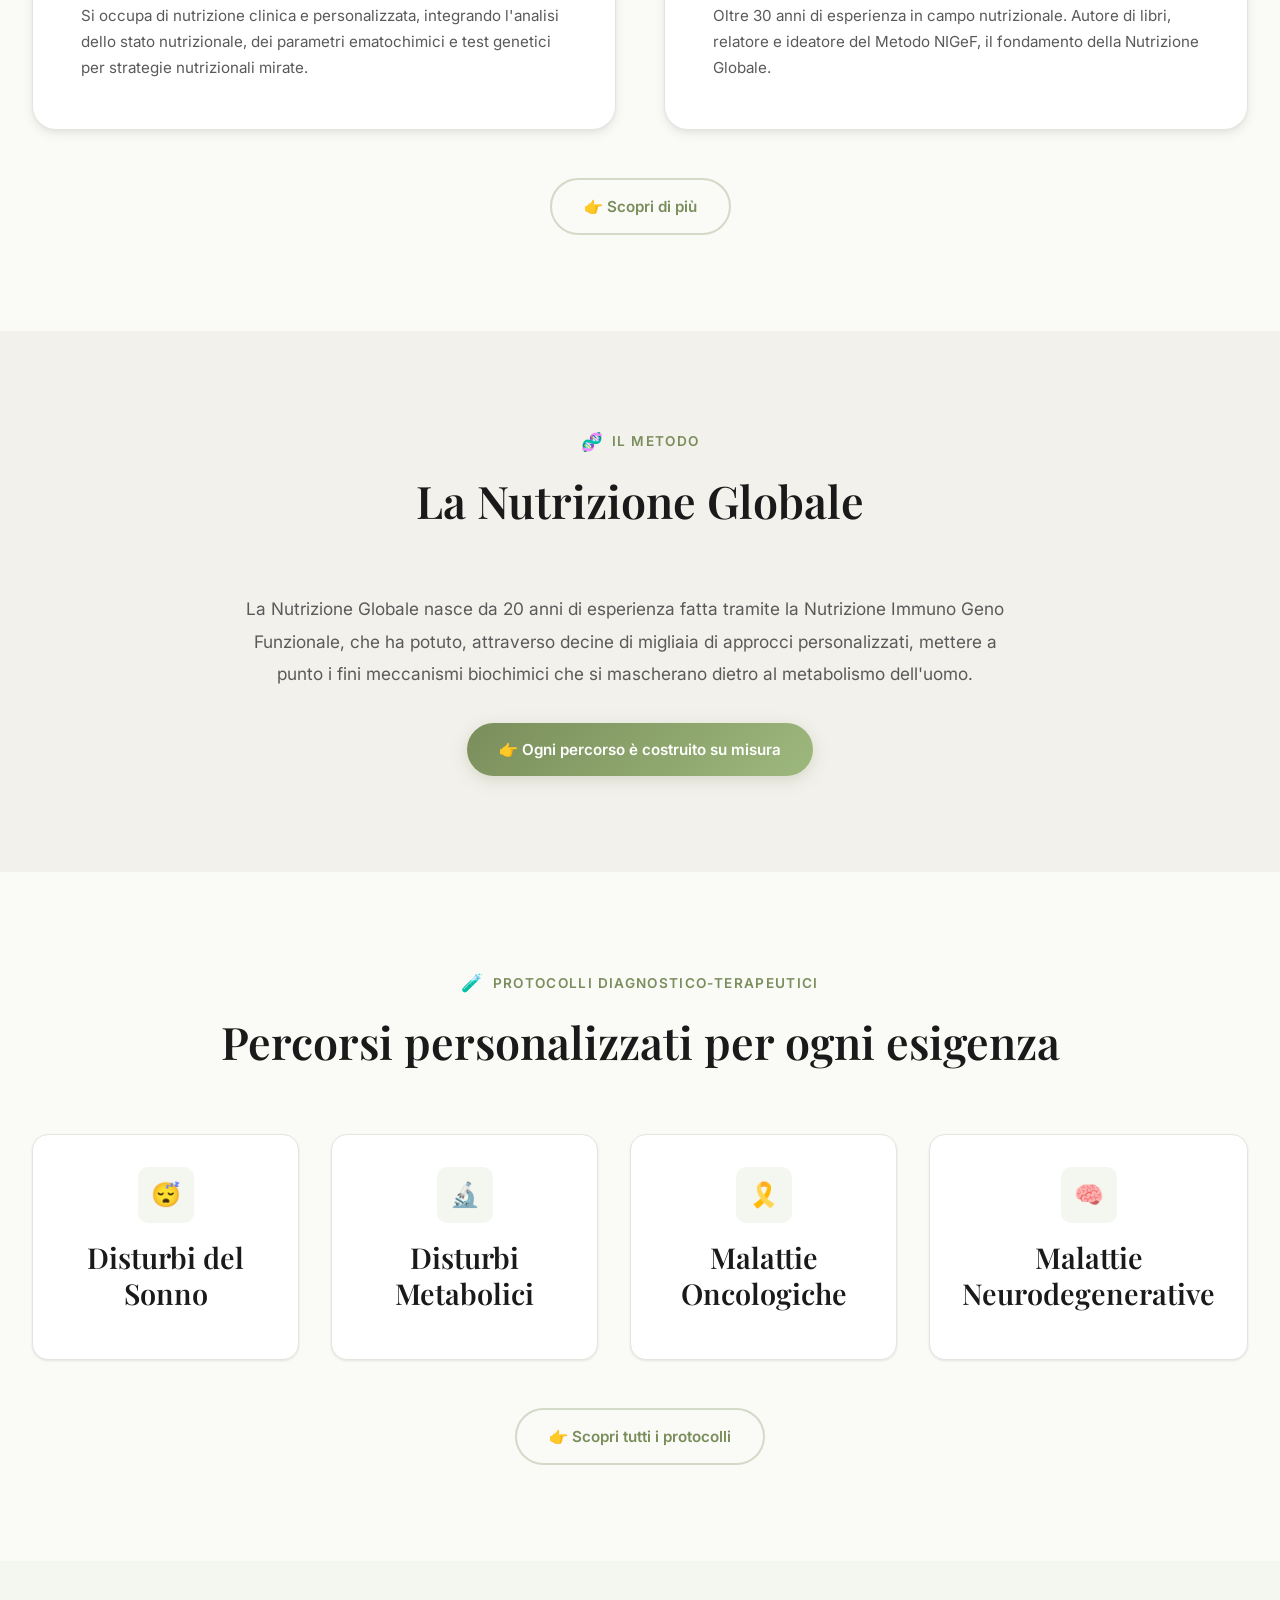
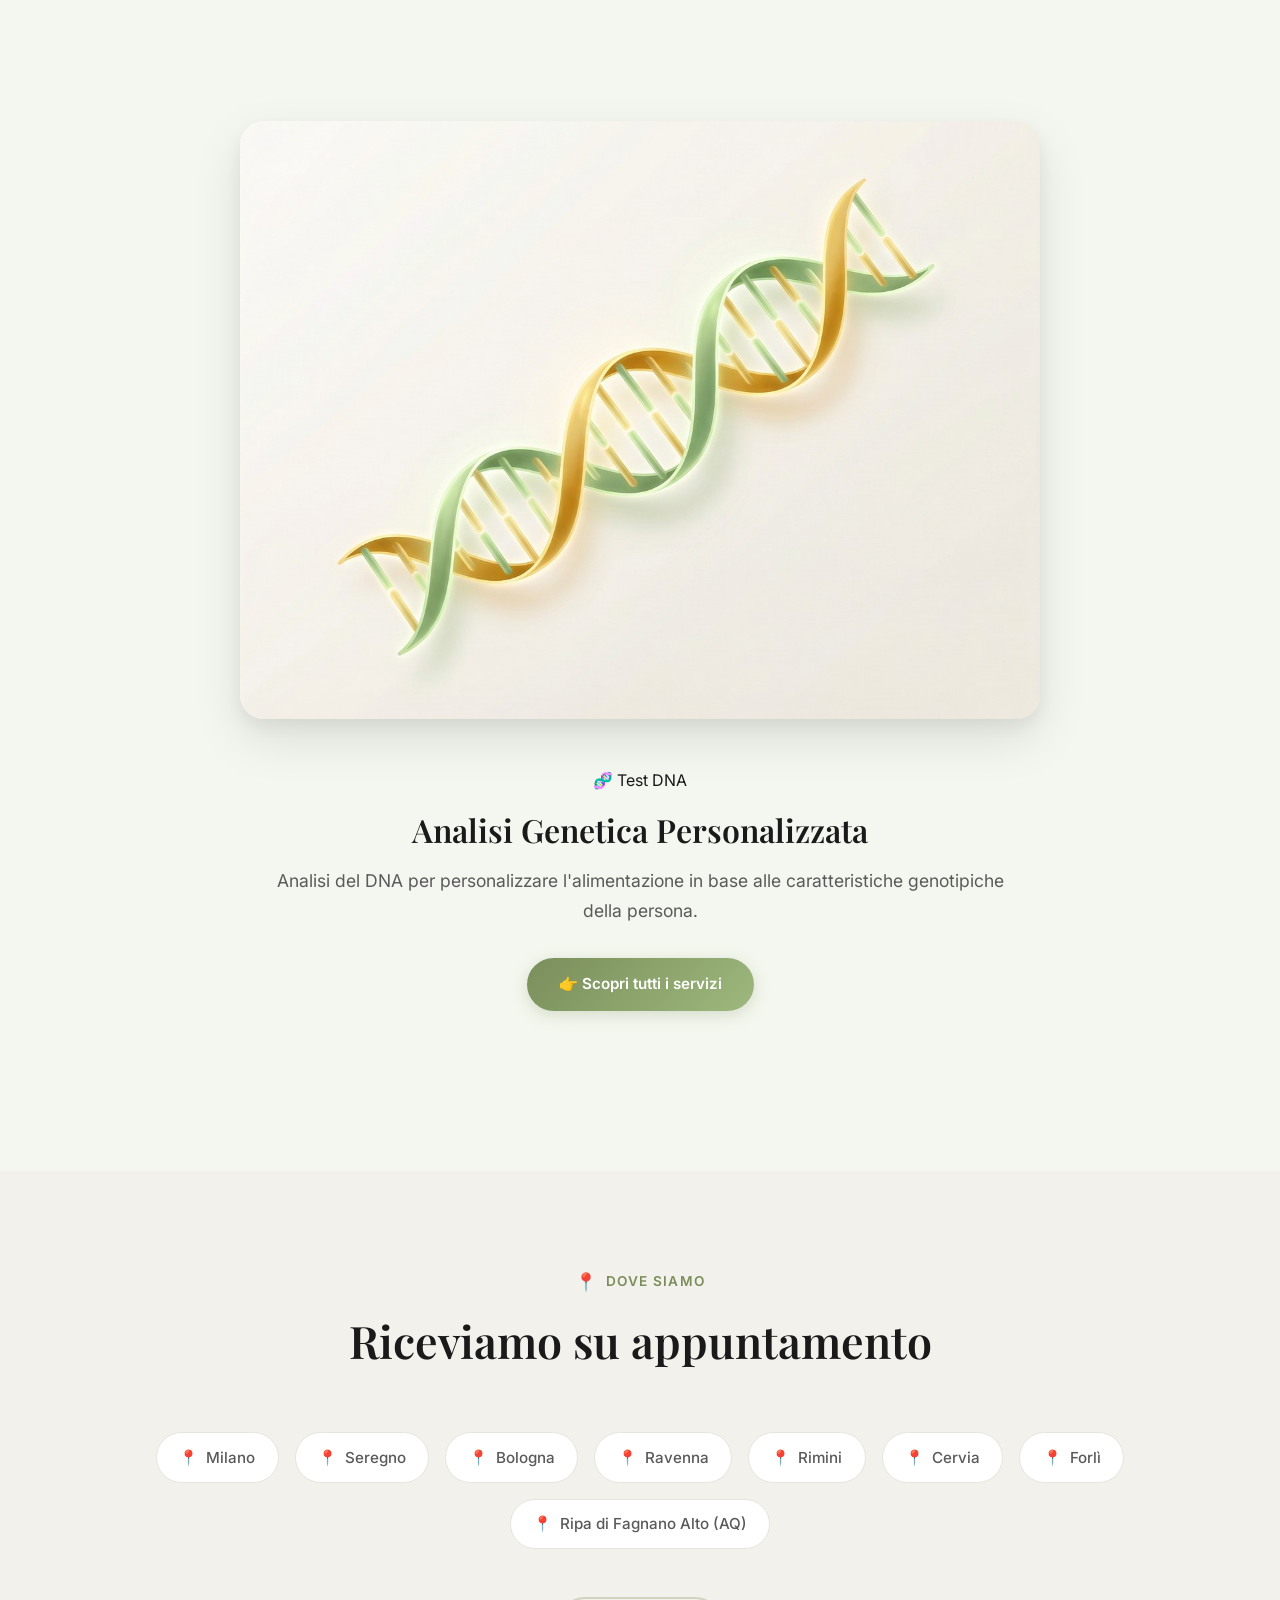
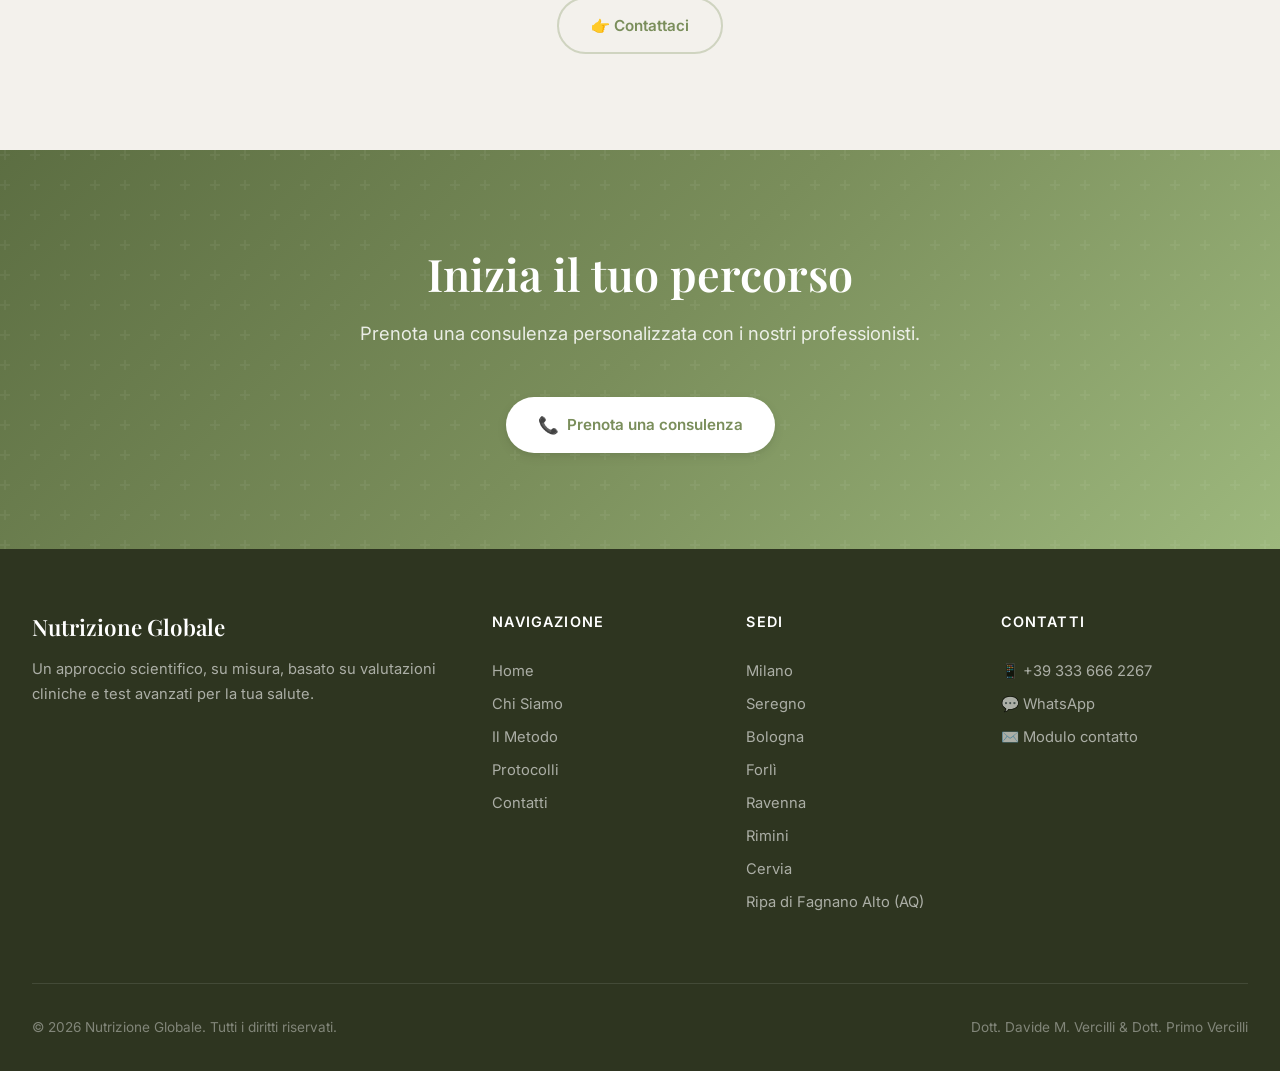
==== commit 0551e022: "Fix sedi (Ripa di Fagnano Alto AQ + Cervia), fix mobile navbar overlay" ====
--- a/index.html
+++ b/index.html
@@ -182,7 +182,7 @@
         <div class="location-tag"><span class="pin">📍</span> Rimini</div>
         <div class="location-tag"><span class="pin">📍</span> Cervia</div>
         <div class="location-tag"><span class="pin">📍</span> Forlì</div>
-        <div class="location-tag"><span class="pin">📍</span> L'Aquila</div>
+        <div class="location-tag"><span class="pin">📍</span> Ripa di Fagnano Alto (AQ)</div>
       </div>
       <div class="text-center">
         <a href="contatti.html" class="btn btn-outline reveal">
@@ -229,6 +229,8 @@
           <a href="contatti.html">Forlì</a>
           <a href="contatti.html">Ravenna</a>
           <a href="contatti.html">Rimini</a>
+          <a href="contatti.html">Cervia</a>
+          <a href="contatti.html">Ripa di Fagnano Alto (AQ)</a>
         </div>
         <div class="footer-col">
           <h4>Contatti</h4>
--- a/style.css
+++ b/style.css
@@ -1537,17 +1537,19 @@
   .nav-links {
     display: none;
     position: fixed;
-    top: 0;
+    top: var(--nav-height);
     left: 0;
     right: 0;
     bottom: 0;
-    background: rgba(255, 255, 255, 0.98);
+    background: rgba(255, 255, 255, 1);
     backdrop-filter: blur(20px);
     flex-direction: column;
-    justify-content: center;
+    justify-content: flex-start;
     align-items: center;
     gap: var(--space-xl);
-    z-index: 999;
+    padding-top: var(--space-3xl);
+    z-index: 9999;
+    overflow-y: auto;
   }
 
   .nav-links.active {
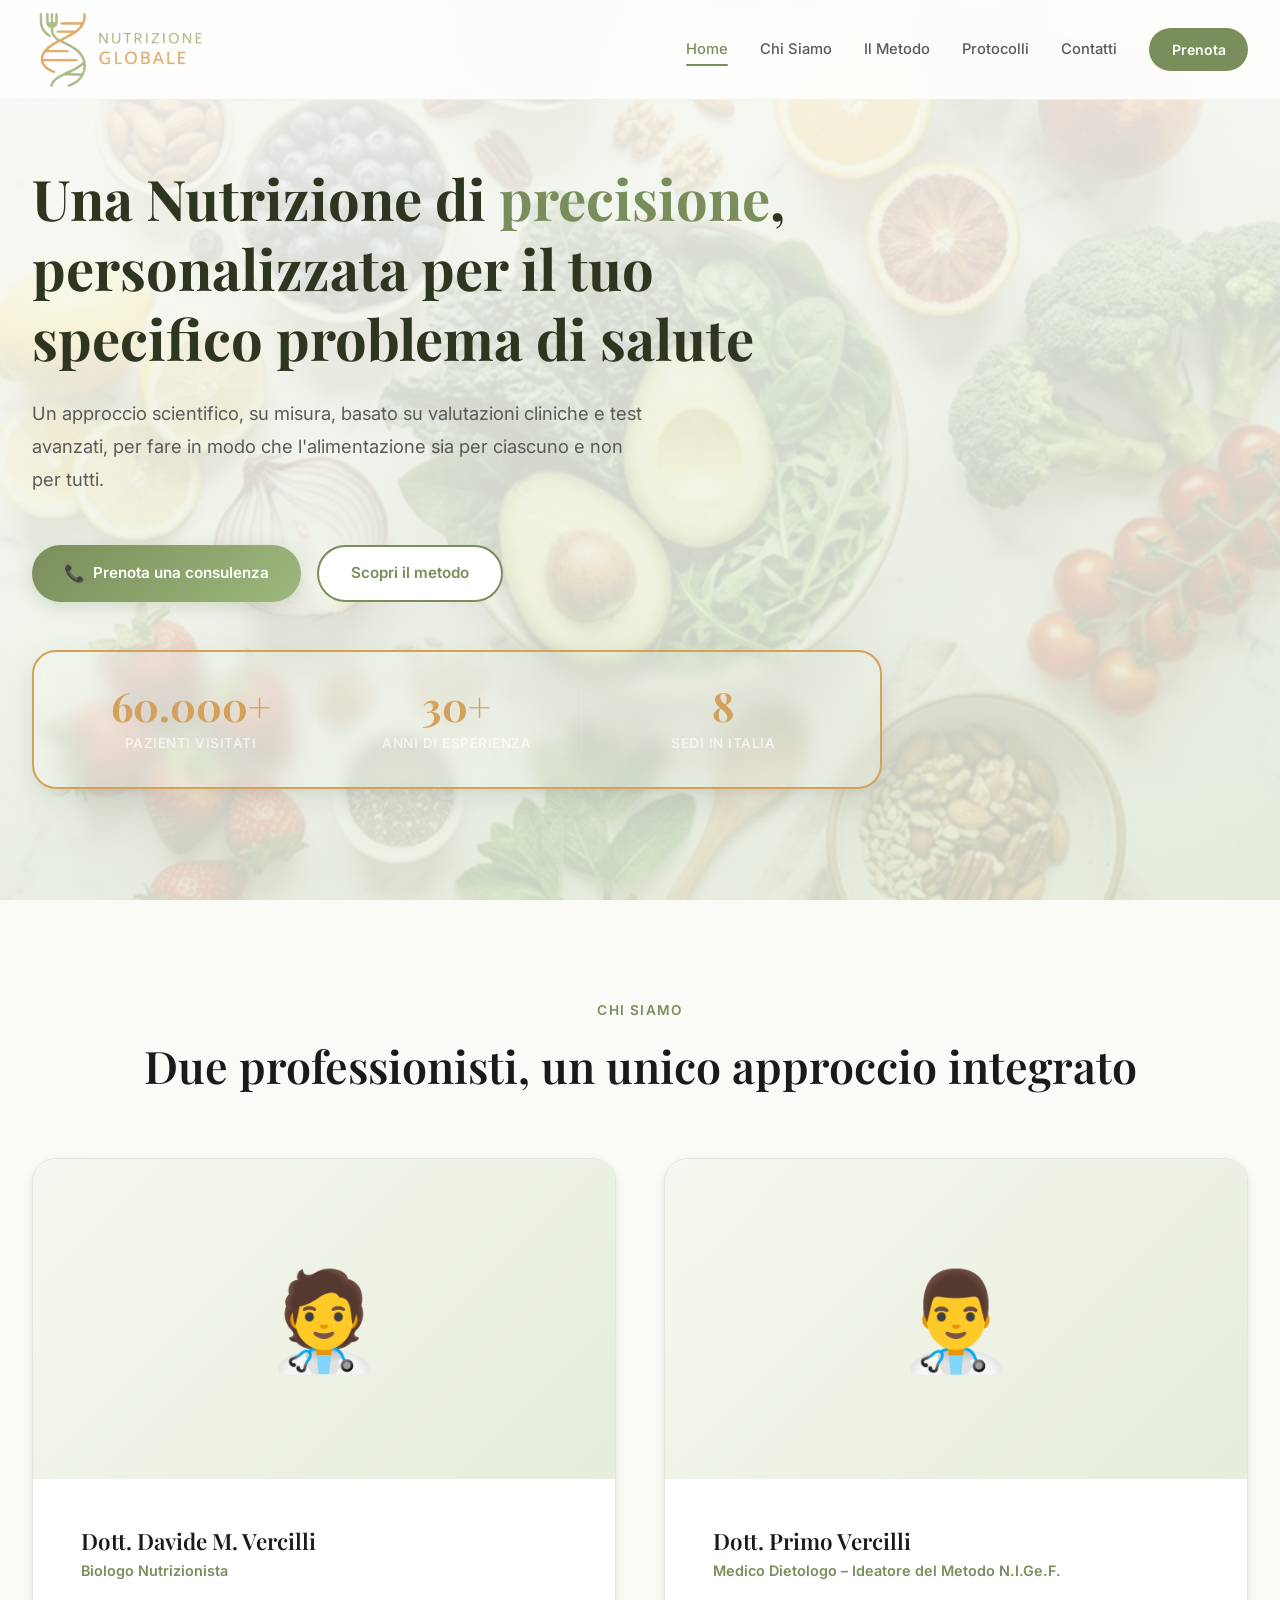
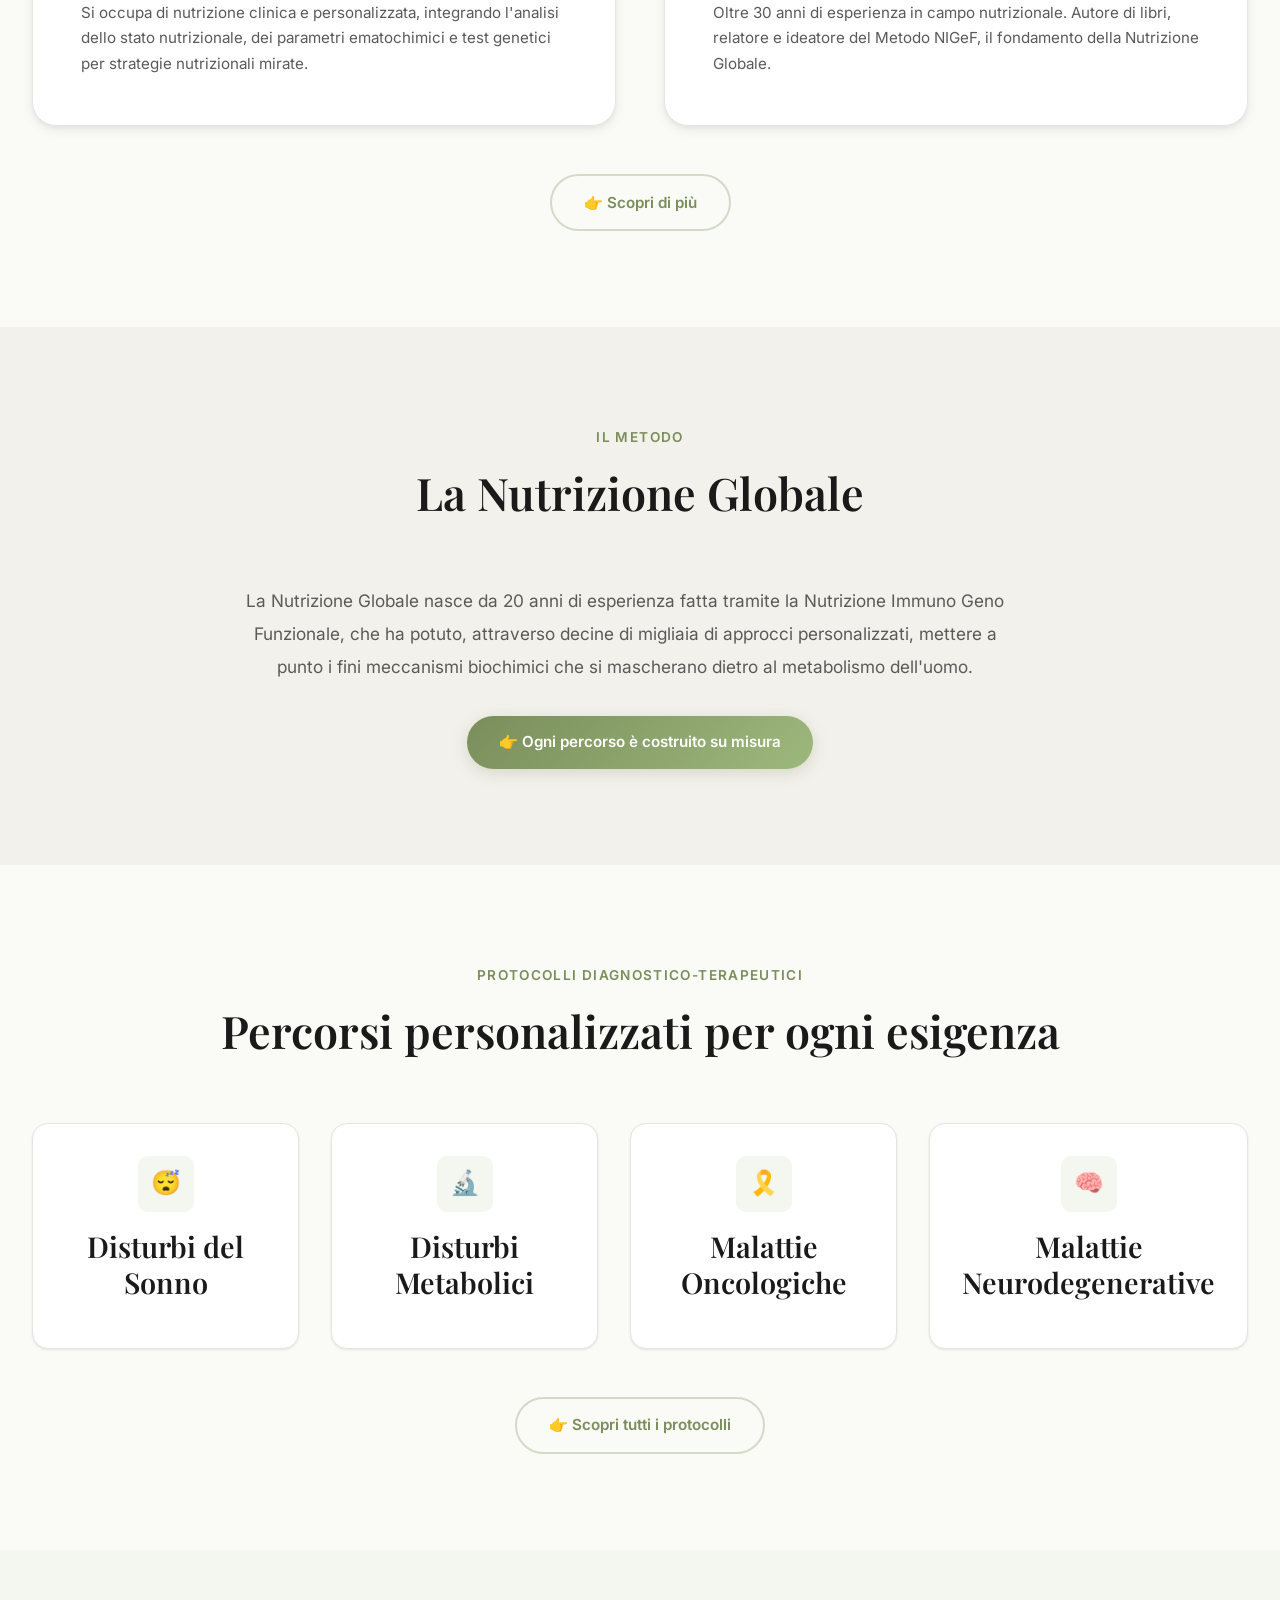
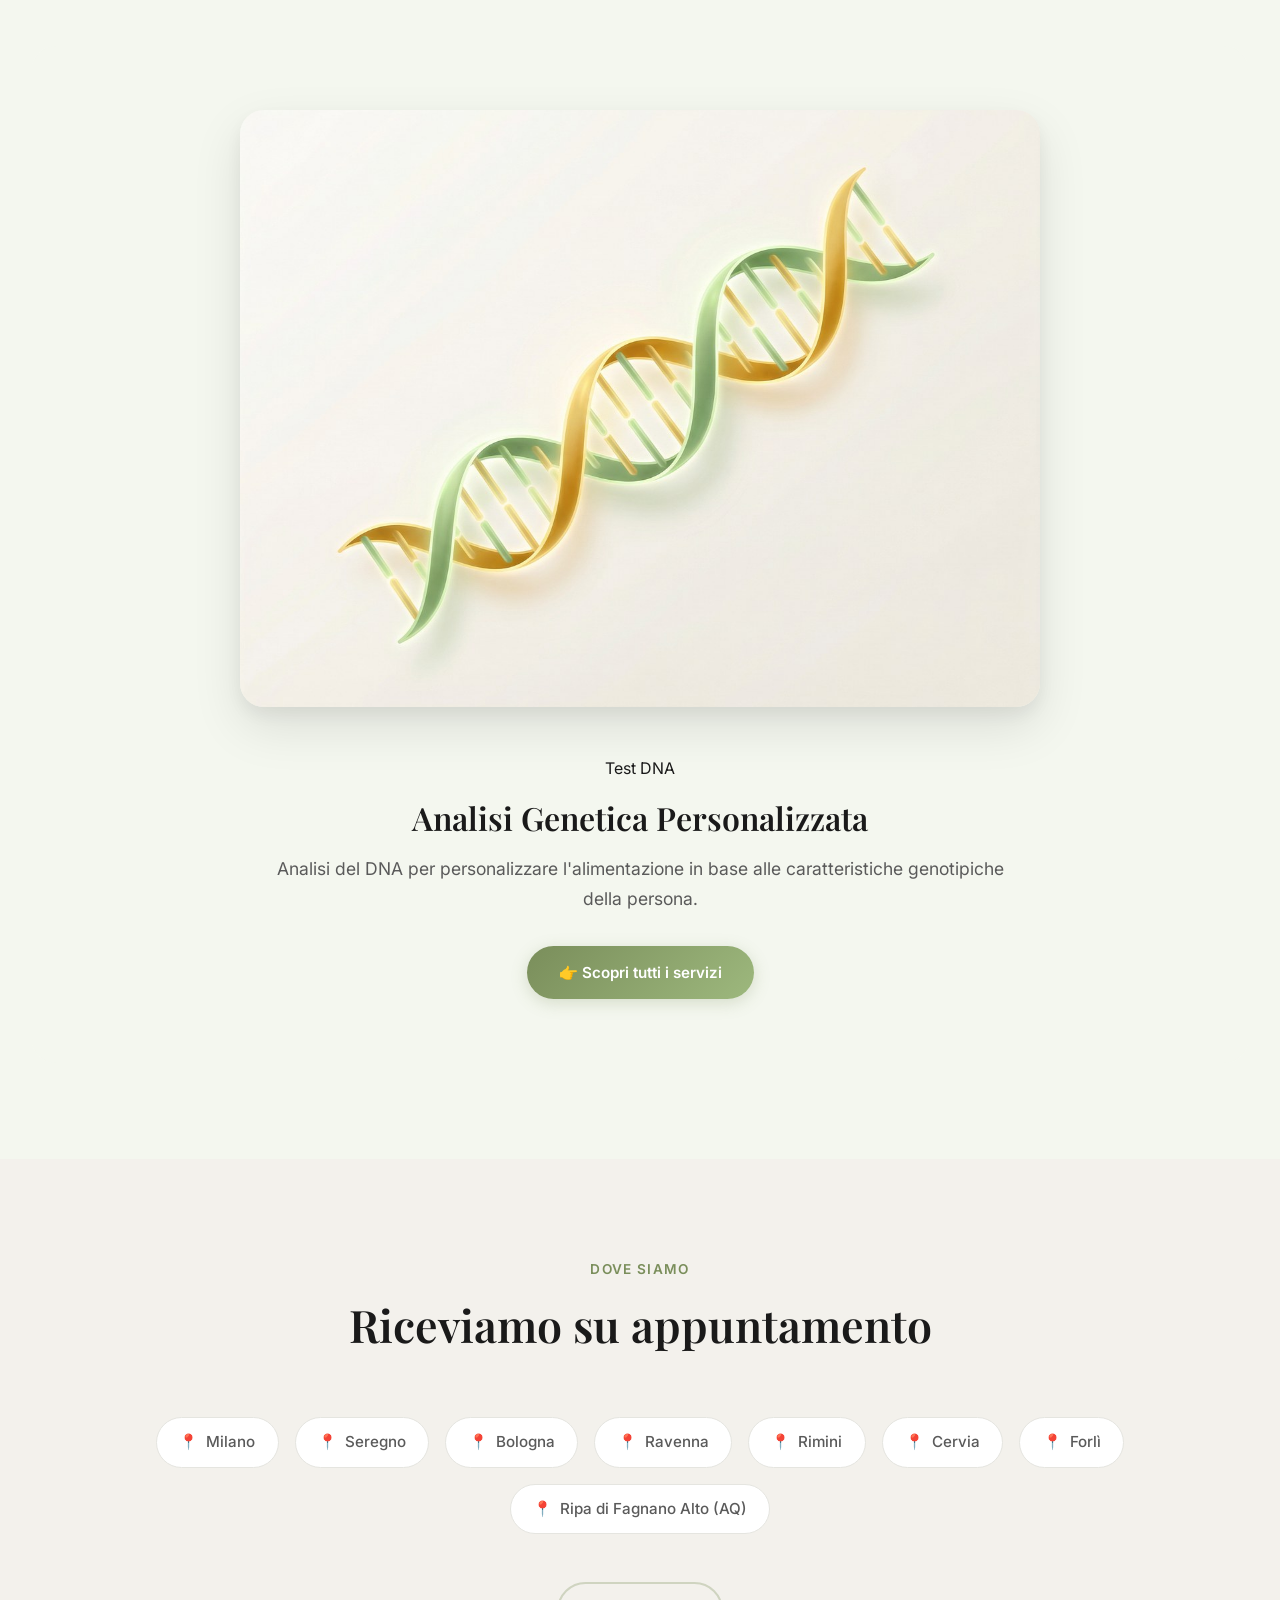
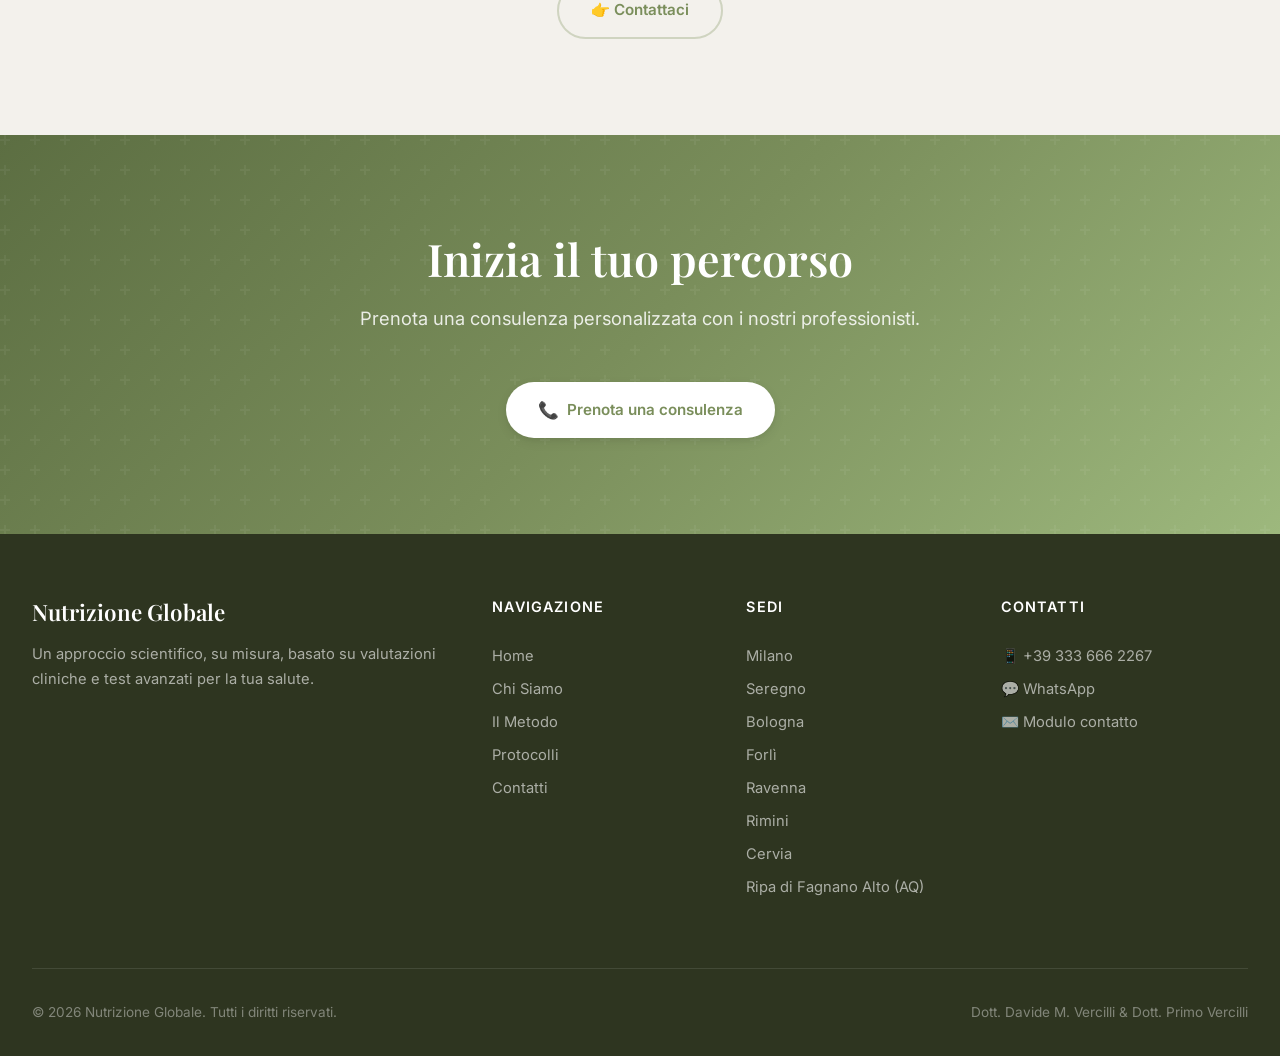
==== commit 0f10e50d: "Rimosse emoji dai titoletti in tutte le pagine; aggiunta spiegazione sull'opzionalità del test DNA n" ====
--- a/index.html
+++ b/index.html
@@ -66,7 +66,7 @@
   <section class="section" id="chi-siamo">
     <div class="container">
       <div class="section-header reveal">
-        <div class="label"><span class="icon">👨‍⚕️</span> Chi Siamo</div>
+        <div class="label">Chi Siamo</div>
         <h2>Due professionisti, un unico approccio integrato</h2>
       </div>
       <div class="grid-2 stagger-children">
@@ -101,7 +101,7 @@
   <section class="section" id="metodo" style="background: var(--color-bg-alt);">
     <div class="container">
       <div class="section-header reveal">
-        <div class="label"><span class="icon">🧬</span> Il Metodo</div>
+        <div class="label">Il Metodo</div>
         <h2>La Nutrizione Globale</h2>
       </div>
       <div class="method-content reveal">
@@ -119,7 +119,7 @@
   <section class="section" id="protocolli">
     <div class="container">
       <div class="section-header reveal">
-        <div class="label"><span class="icon">🧪</span> Protocolli diagnostico-terapeutici</div>
+        <div class="label">Protocolli diagnostico-terapeutici</div>
         <h2>Percorsi personalizzati per ogni esigenza</h2>
       </div>
       <div class="grid-4 stagger-children">
@@ -156,7 +156,7 @@
           <img src="img/img-dna.jpg" alt="Test DNA" style="width: 100%; border-radius: var(--radius-xl); object-fit: cover; box-shadow: var(--shadow-xl);">
         </div>
         <div class="dna-content" style="max-width: 800px; margin: 0 auto;">
-          <div class="label"><span class="icon">🧬</span> Test DNA</div>
+          <div class="label">Test DNA</div>
           <h2 style="font-family: var(--font-serif); font-size: 2rem; margin-bottom: var(--space-md);">Analisi Genetica Personalizzata</h2>
           <p style="font-size: 1.1rem; line-height: 1.7; color: var(--color-text-secondary); margin-bottom: var(--space-xl);">Analisi del DNA per personalizzare l'alimentazione in base alle caratteristiche genotipiche della persona.</p>
           <a href="protocolli.html" class="btn btn-primary">
@@ -171,7 +171,7 @@
   <section class="section" id="sedi" style="background: var(--color-bg-alt);">
     <div class="container">
       <div class="section-header reveal">
-        <div class="label"><span class="icon">📍</span> Dove Siamo</div>
+        <div class="label">Dove Siamo</div>
         <h2>Riceviamo su appuntamento</h2>
       </div>
       <div class="locations-grid reveal stagger-children">
--- a/style.css
+++ b/style.css
@@ -1534,22 +1534,29 @@
     display: flex;
   }
 
+  .nav-logo,
+  .hamburger {
+    position: relative;
+    z-index: 10000;
+  }
+
   .nav-links {
     display: none;
     position: fixed;
-    top: var(--nav-height);
+    top: 0;
     left: 0;
-    right: 0;
-    bottom: 0;
-    background: rgba(255, 255, 255, 1);
-    backdrop-filter: blur(20px);
+    width: 100vw;
+    height: 100vh;
+    height: 100dvh;
+    background: rgba(230, 237, 219, 0.98); /* Verde chiaro a tema */
+    backdrop-filter: blur(15px);
+    -webkit-backdrop-filter: blur(15px);
     flex-direction: column;
-    justify-content: flex-start;
+    justify-content: center;
     align-items: center;
     gap: var(--space-xl);
-    padding-top: var(--space-3xl);
+    padding: 0;
     z-index: 9999;
-    overflow-y: auto;
   }
 
   .nav-links.active {
@@ -1557,7 +1564,9 @@
   }
 
   .nav-links a {
-    font-size: 1.2rem;
+    font-size: 1.5rem;
+    font-weight: 600;
+    color: var(--color-primary-900);
   }
 
   .grid-2,
@@ -1628,12 +1637,122 @@
   }
 
   .pricing-grid {
+    grid-template-columns: repeat(3, 1fr);
+    gap: var(--space-sm);
+  }
+
+  /* Collapsed state: show only icon + title */
+  .pricing-card {
+    padding: var(--space-md);
+    cursor: pointer;
+    text-align: center;
+    transition: all 0.3s ease;
+  }
+
+  .pricing-card .pricing-desc,
+  .pricing-card .pricing-checklist,
+  .pricing-card .pricing-duration {
+    display: none;
+  }
+
+  .pricing-card .pricing-header {
+    margin-bottom: 0;
+  }
+
+  .pricing-card .pricing-header h3 {
+    font-size: 0.85rem;
+  }
+
+  .pricing-card .pricing-type {
+    font-size: 0.65rem;
+  }
+
+  .pricing-card .pricing-icon {
+    font-size: 1.6rem;
+  }
+
+  /* Expanded state: full width, show everything */
+  .pricing-card.expanded {
+    grid-column: 1 / -1;
+    padding: var(--space-2xl);
+    text-align: left;
+    border-color: var(--color-primary);
+    box-shadow: var(--shadow-lg);
+  }
+
+  .pricing-card.expanded .pricing-desc,
+  .pricing-card.expanded .pricing-checklist,
+  .pricing-card.expanded .pricing-duration {
+    display: block;
+  }
+
+  .pricing-card.expanded .pricing-header {
+    margin-bottom: var(--space-lg);
+  }
+
+  .pricing-card.expanded .pricing-header h3 {
+    font-size: 1.35rem;
+  }
+
+  .pricing-card.expanded .pricing-type {
+    font-size: 0.75rem;
+  }
+
+  .pricing-card.expanded .pricing-icon {
+    font-size: 2rem;
+  }
+
+  /* Percorso Completo collapsed */
+  .pricing-complete {
+    cursor: pointer;
+    padding: var(--space-lg);
+    text-align: center;
+  }
+
+  .pricing-complete .pricing-desc,
+  .pricing-complete .pricing-checklist,
+  .pricing-complete .pricing-duration {
+    display: none;
+  }
+
+  .pricing-complete .pricing-complete-inner {
     grid-template-columns: 1fr;
-    gap: var(--space-lg);
-  }
-
-  .pricing-complete-inner {
+    gap: 0;
+  }
+
+  .pricing-complete .pricing-complete-left h3 {
+    font-size: 0.9rem;
+  }
+
+  .pricing-complete .pricing-complete-left p {
+    display: none;
+  }
+
+  /* Percorso Completo expanded */
+  .pricing-complete.expanded {
+    padding: var(--space-2xl);
+    text-align: left;
+    border-color: var(--color-accent);
+    box-shadow: var(--shadow-lg);
+  }
+
+  .pricing-complete.expanded .pricing-desc,
+  .pricing-complete.expanded .pricing-checklist,
+  .pricing-complete.expanded .pricing-duration {
+    display: block;
+  }
+
+  .pricing-complete.expanded .pricing-complete-inner {
     grid-template-columns: 1fr;
+    gap: var(--space-xl);
+  }
+
+  .pricing-complete.expanded .pricing-complete-left h3 {
+    font-size: 1.4rem;
+  }
+
+  .pricing-complete.expanded .pricing-complete-left p {
+    display: block;
   }
 
   .proto-numbered-card {
@@ -1782,13 +1901,7 @@
     font-size: 0.75rem;
   }
 
-  .pricing-card {
-    padding: var(--space-lg);
-  }
-
-  .pricing-complete {
-    padding: var(--space-lg);
-  }
+  /* pricing mobile overrides handled in 768px breakpoint */
 
   .proto-card-content h3 {
     font-size: 1.15rem;
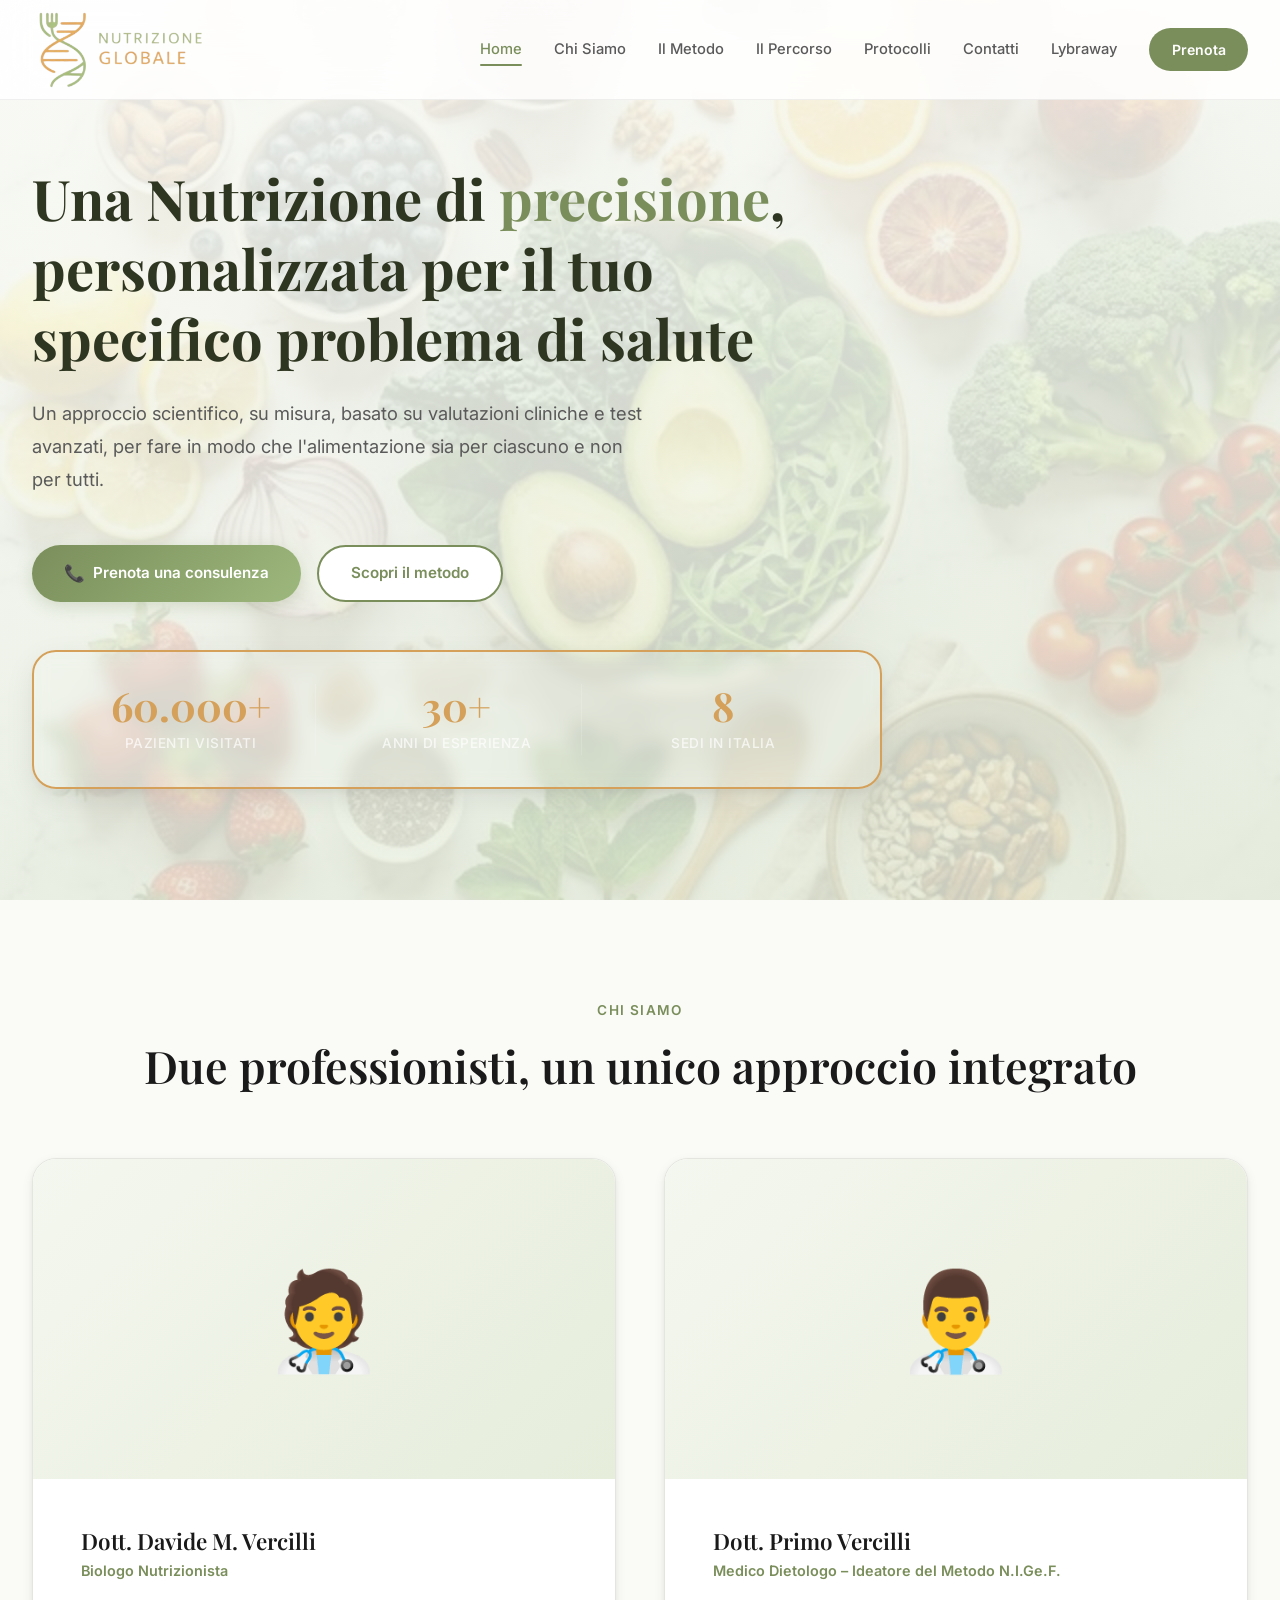
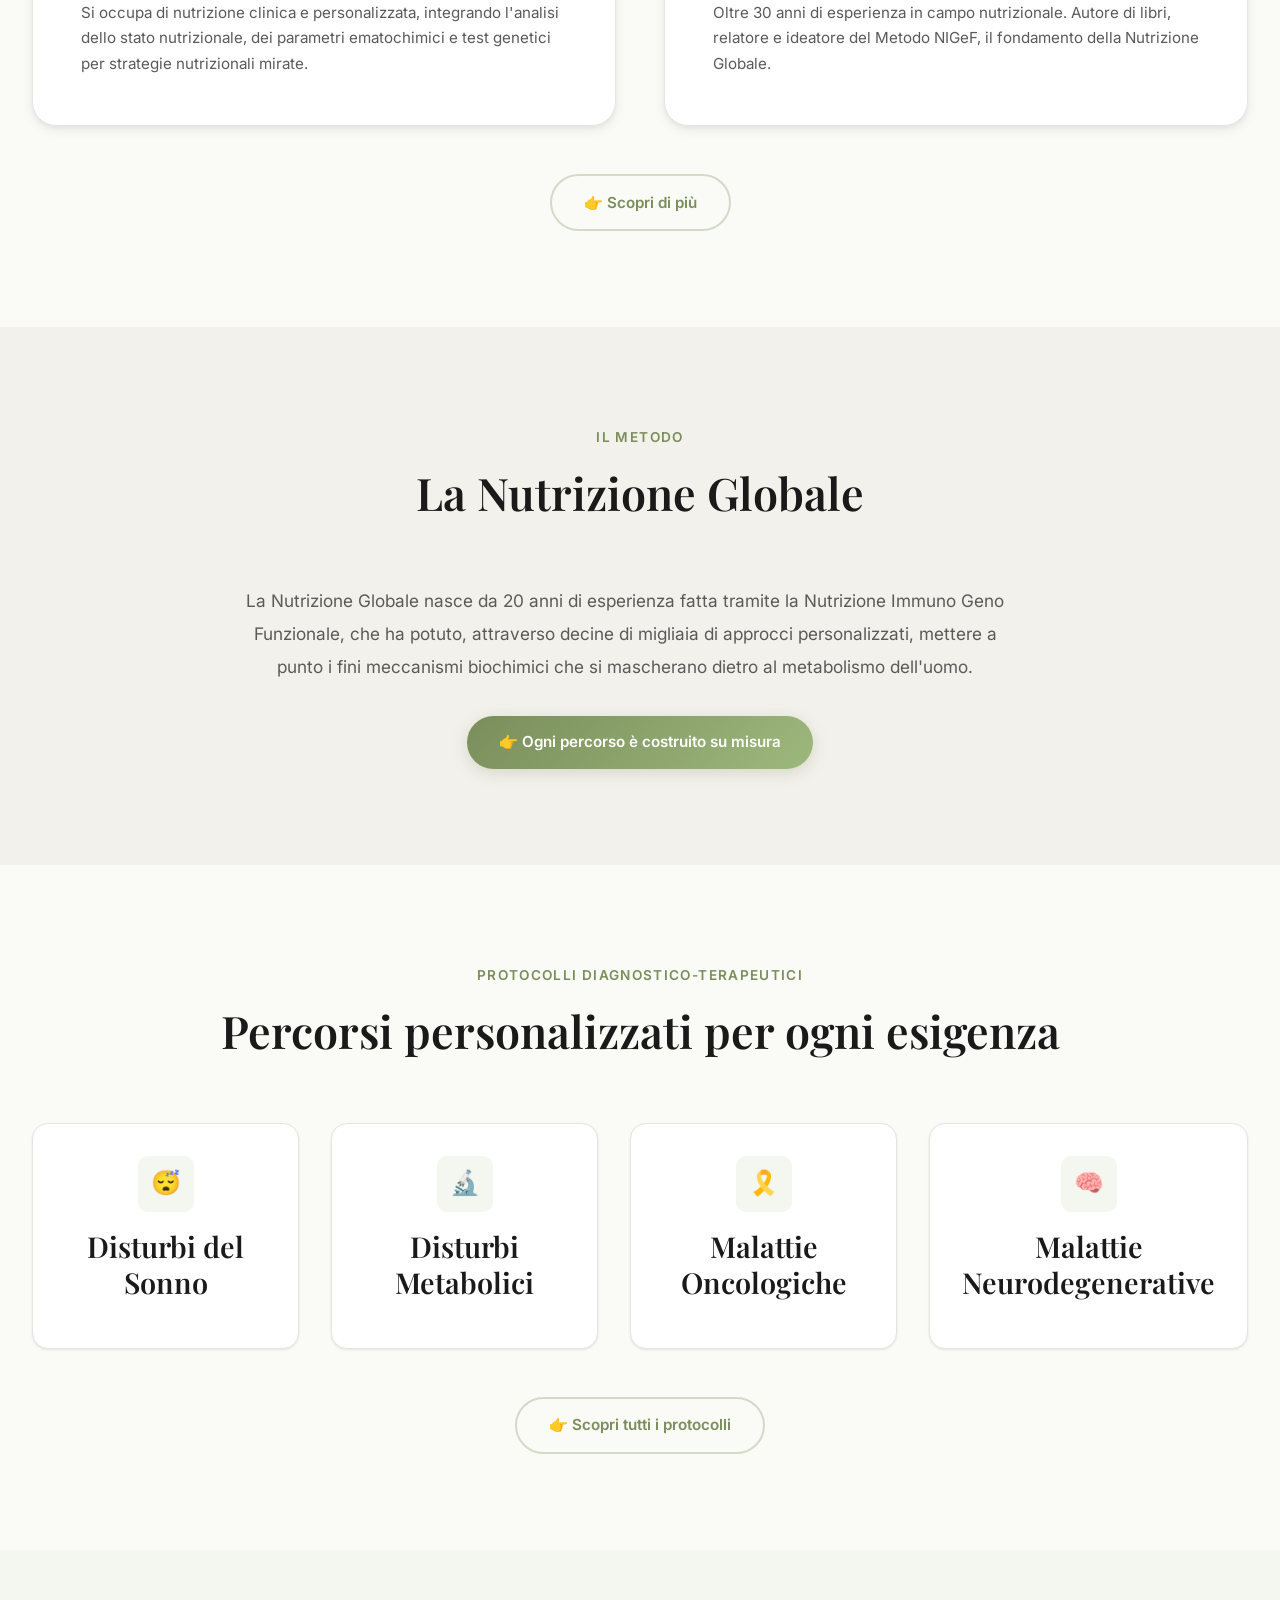
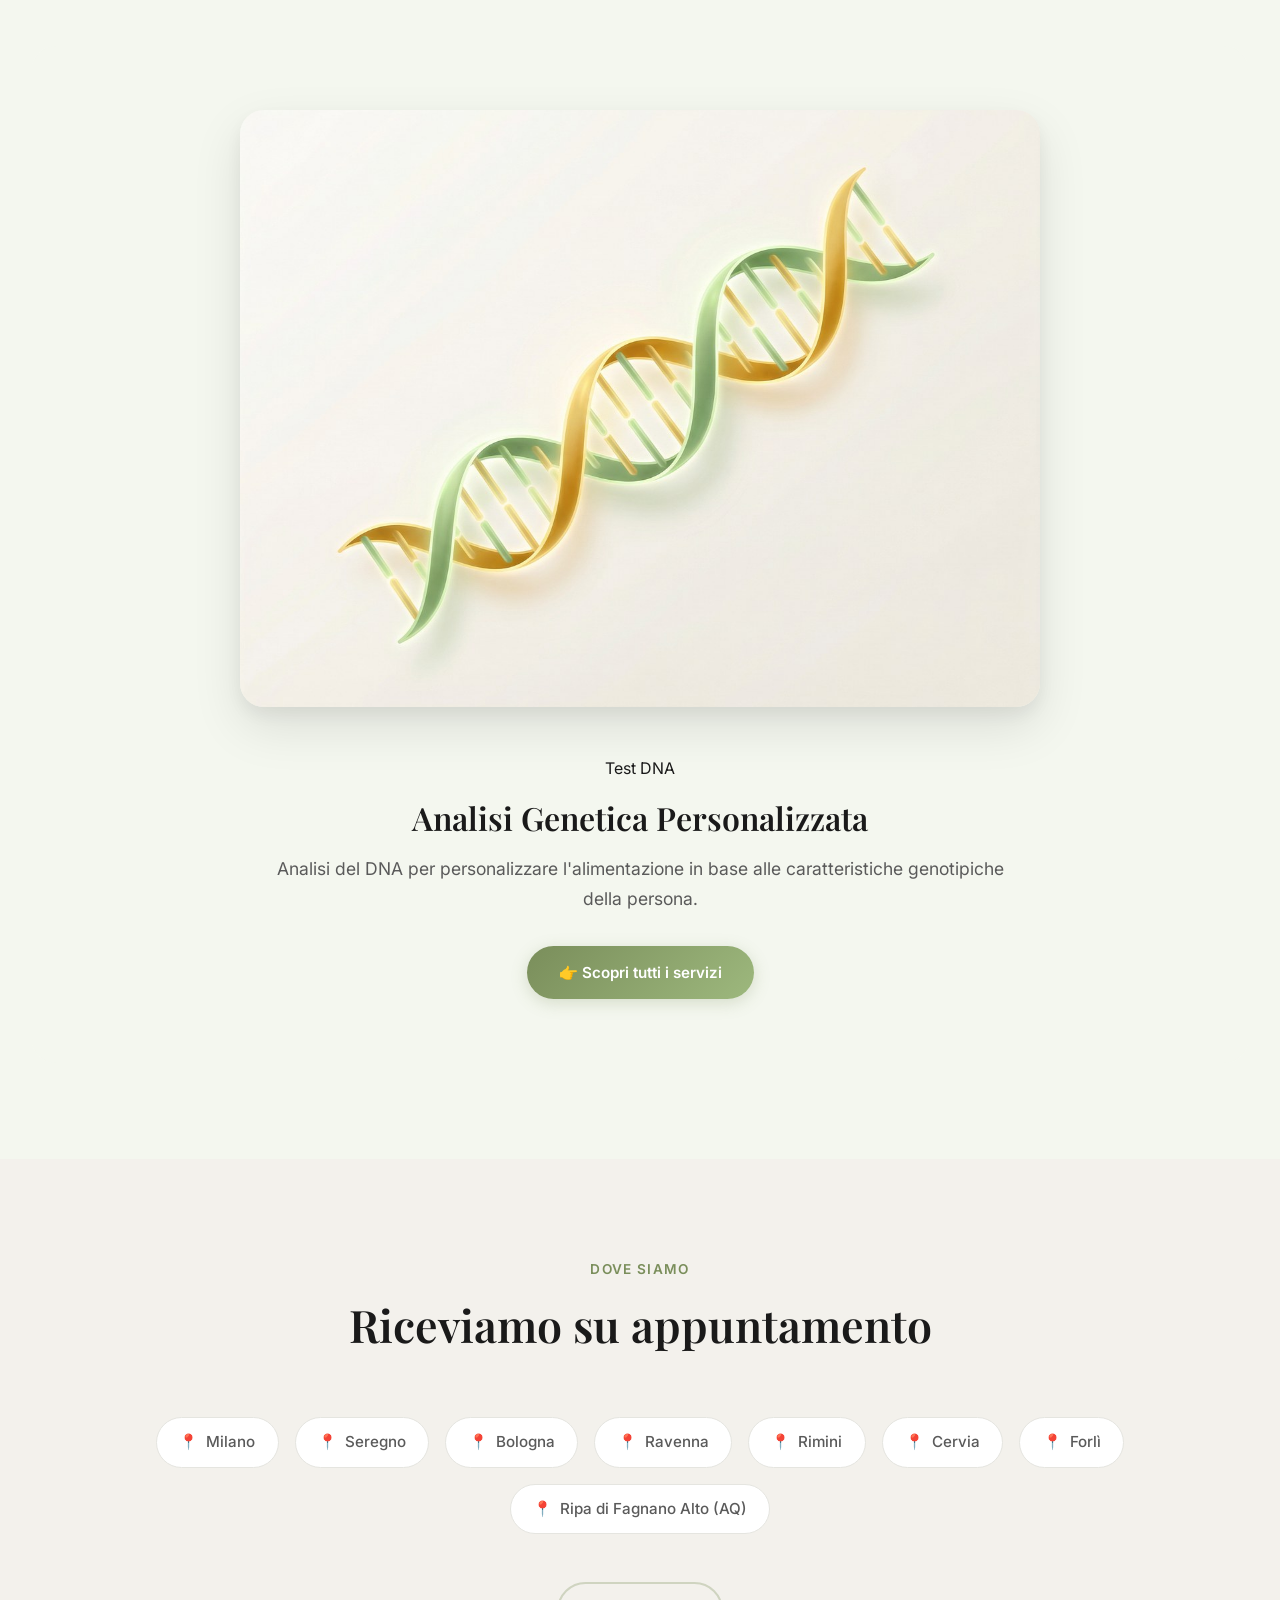
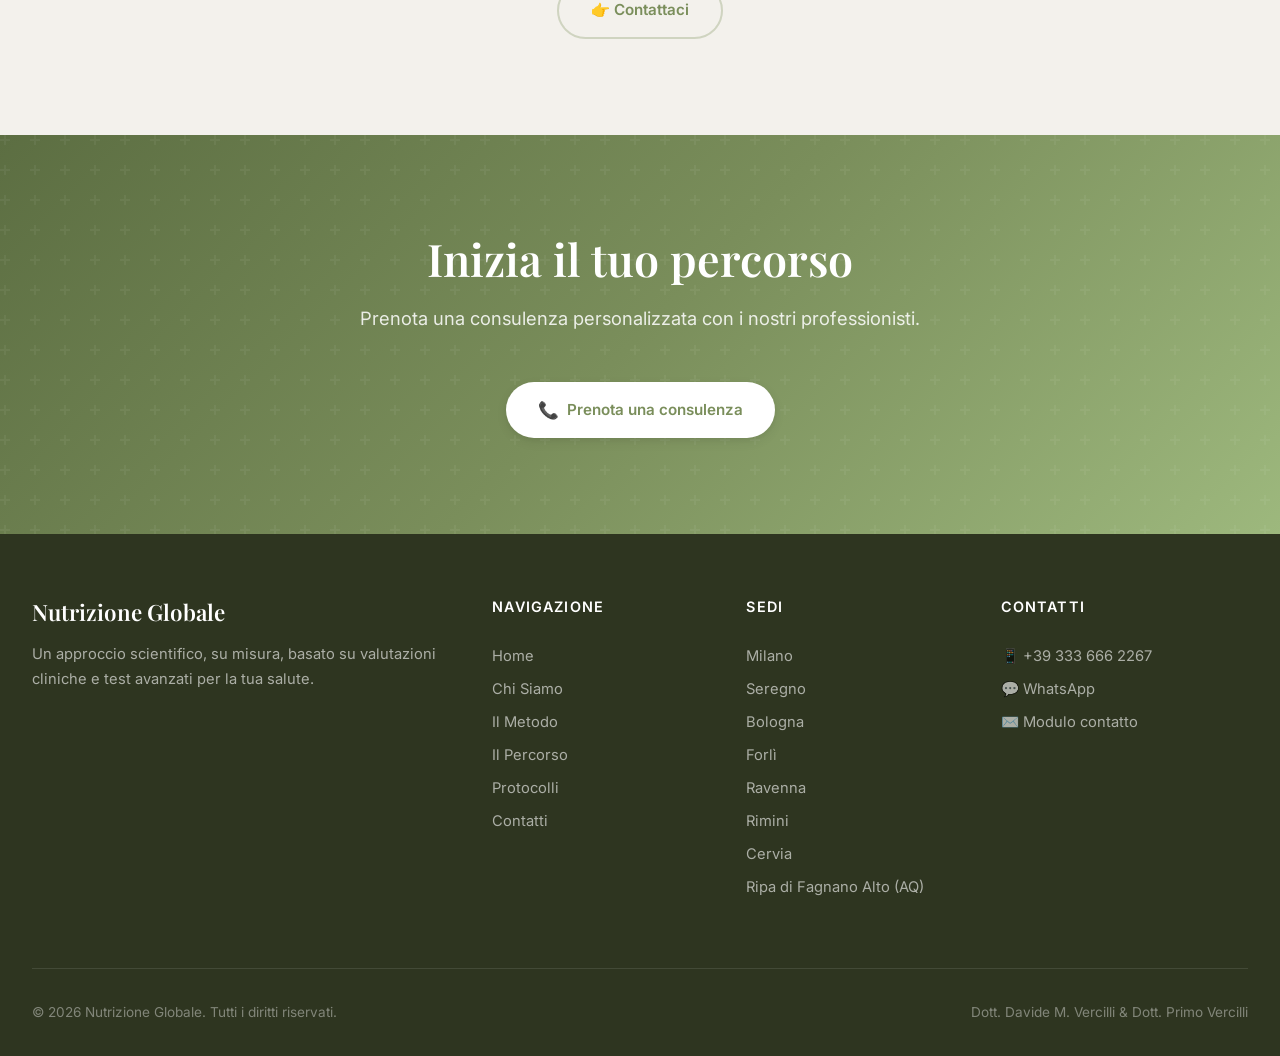
==== commit 98e27b17: "Major restructuring: 3 new pages (Mappa Alimentare, Il Percorso, Lybraway), protocolli overhaul with" ====
--- a/index.html
+++ b/index.html
@@ -5,8 +5,104 @@
   <meta name="viewport" content="width=device-width, initial-scale=1.0">
   <title>Nutrizione Globale – Nutrizione di precisione personalizzata</title>
   <meta name="description" content="Nutrizione Globale: un approccio scientifico, su misura, basato su valutazioni cliniche e test avanzati. Dott. Davide M. Vercilli e Dott. Primo Vercilli.">
+  <meta name="keywords" content="nutrizionista, nutrizione globale, dieta personalizzata, test DNA alimentare, Vercilli, NIGeF, biologo nutrizionista, Milano, Bologna, Ravenna, Rimini">
+  <meta name="author" content="Nutrizione Globale – Dott. Davide M. Vercilli e Dott. Primo Vercilli">
+  <meta name="robots" content="index, follow">
+  <link rel="canonical" href="https://www.nutrizioneglobale.it/">
+
+  <!-- Open Graph -->
+  <meta property="og:type" content="website">
+  <meta property="og:title" content="Nutrizione Globale – Nutrizione di precisione personalizzata">
+  <meta property="og:description" content="Un approccio scientifico, su misura, basato su valutazioni cliniche e test avanzati per la tua salute.">
+  <meta property="og:url" content="https://www.nutrizioneglobale.it/">
+  <meta property="og:image" content="https://www.nutrizioneglobale.it/img/logovercilli-removebg-preview.png">
+  <meta property="og:site_name" content="Nutrizione Globale">
+  <meta property="og:locale" content="it_IT">
+
+  <!-- Twitter Card -->
+  <meta name="twitter:card" content="summary_large_image">
+  <meta name="twitter:title" content="Nutrizione Globale – Nutrizione di precisione personalizzata">
+  <meta name="twitter:description" content="Un approccio scientifico, su misura, basato su valutazioni cliniche e test avanzati per la tua salute.">
+  <meta name="twitter:image" content="https://www.nutrizioneglobale.it/img/logovercilli-removebg-preview.png">
+
+  <!-- Favicon & Icons -->
+  <link rel="icon" href="img/logovercilli-removebg-preview.png" type="image/png">
+  <link rel="apple-touch-icon" href="img/logovercilli-removebg-preview.png">
+
+  <!-- Preconnect -->
+  <link rel="preconnect" href="https://fonts.googleapis.com">
+  <link rel="preconnect" href="https://fonts.gstatic.com" crossorigin>
+
   <link rel="stylesheet" href="style.css">
-  <link rel="icon" href="img/logovercilli-removebg-preview.png" type="image/png">
+
+  <!-- Structured Data JSON-LD -->
+  <script type="application/ld+json">
+  {
+    "@context": "https://schema.org",
+    "@type": "MedicalBusiness",
+    "name": "Nutrizione Globale",
+    "description": "Nutrizione di precisione personalizzata con approccio scientifico basato su valutazioni cliniche e test genetici avanzati.",
+    "url": "https://www.nutrizioneglobale.it",
+    "logo": "https://www.nutrizioneglobale.it/img/logovercilli-removebg-preview.png",
+    "telephone": "+393336662267",
+    "address": [
+      {
+        "@type": "PostalAddress",
+        "addressLocality": "Milano",
+        "addressCountry": "IT"
+      },
+      {
+        "@type": "PostalAddress",
+        "addressLocality": "Seregno",
+        "addressCountry": "IT"
+      },
+      {
+        "@type": "PostalAddress",
+        "addressLocality": "Bologna",
+        "addressCountry": "IT"
+      },
+      {
+        "@type": "PostalAddress",
+        "addressLocality": "Forlì",
+        "addressCountry": "IT"
+      },
+      {
+        "@type": "PostalAddress",
+        "addressLocality": "Ravenna",
+        "addressCountry": "IT"
+      },
+      {
+        "@type": "PostalAddress",
+        "addressLocality": "Rimini",
+        "addressCountry": "IT"
+      },
+      {
+        "@type": "PostalAddress",
+        "addressLocality": "Cervia",
+        "addressCountry": "IT"
+      },
+      {
+        "@type": "PostalAddress",
+        "addressLocality": "Ripa di Fagnano Alto",
+        "addressRegion": "AQ",
+        "addressCountry": "IT"
+      }
+    ],
+    "founder": [
+      {
+        "@type": "Person",
+        "name": "Dott. Davide M. Vercilli",
+        "jobTitle": "Biologo Nutrizionista"
+      },
+      {
+        "@type": "Person",
+        "name": "Dott. Primo Vercilli",
+        "jobTitle": "Medico Dietologo"
+      }
+    ],
+    "sameAs": []
+  }
+  </script>
 </head>
 <body>
 
@@ -20,8 +116,10 @@
         <a href="index.html" class="active">Home</a>
         <a href="chi-siamo.html">Chi Siamo</a>
         <a href="metodo.html">Il Metodo</a>
+        <a href="il-percorso.html">Il Percorso</a>
         <a href="protocolli.html">Protocolli</a>
         <a href="contatti.html">Contatti</a>
+        <a href="lybraway.html">Lybraway</a>
         <a href="https://wa.me/393336662267?text=Buongiorno%2C%20vorrei%20prenotare%20una%20consulenza." class="nav-cta" target="_blank" rel="noopener">Prenota</a>
       </div>
       <button class="hamburger" id="hamburger" aria-label="Menu">
@@ -218,6 +316,7 @@
           <a href="index.html">Home</a>
           <a href="chi-siamo.html">Chi Siamo</a>
           <a href="metodo.html">Il Metodo</a>
+          <a href="il-percorso.html">Il Percorso</a>
           <a href="protocolli.html">Protocolli</a>
           <a href="contatti.html">Contatti</a>
         </div>
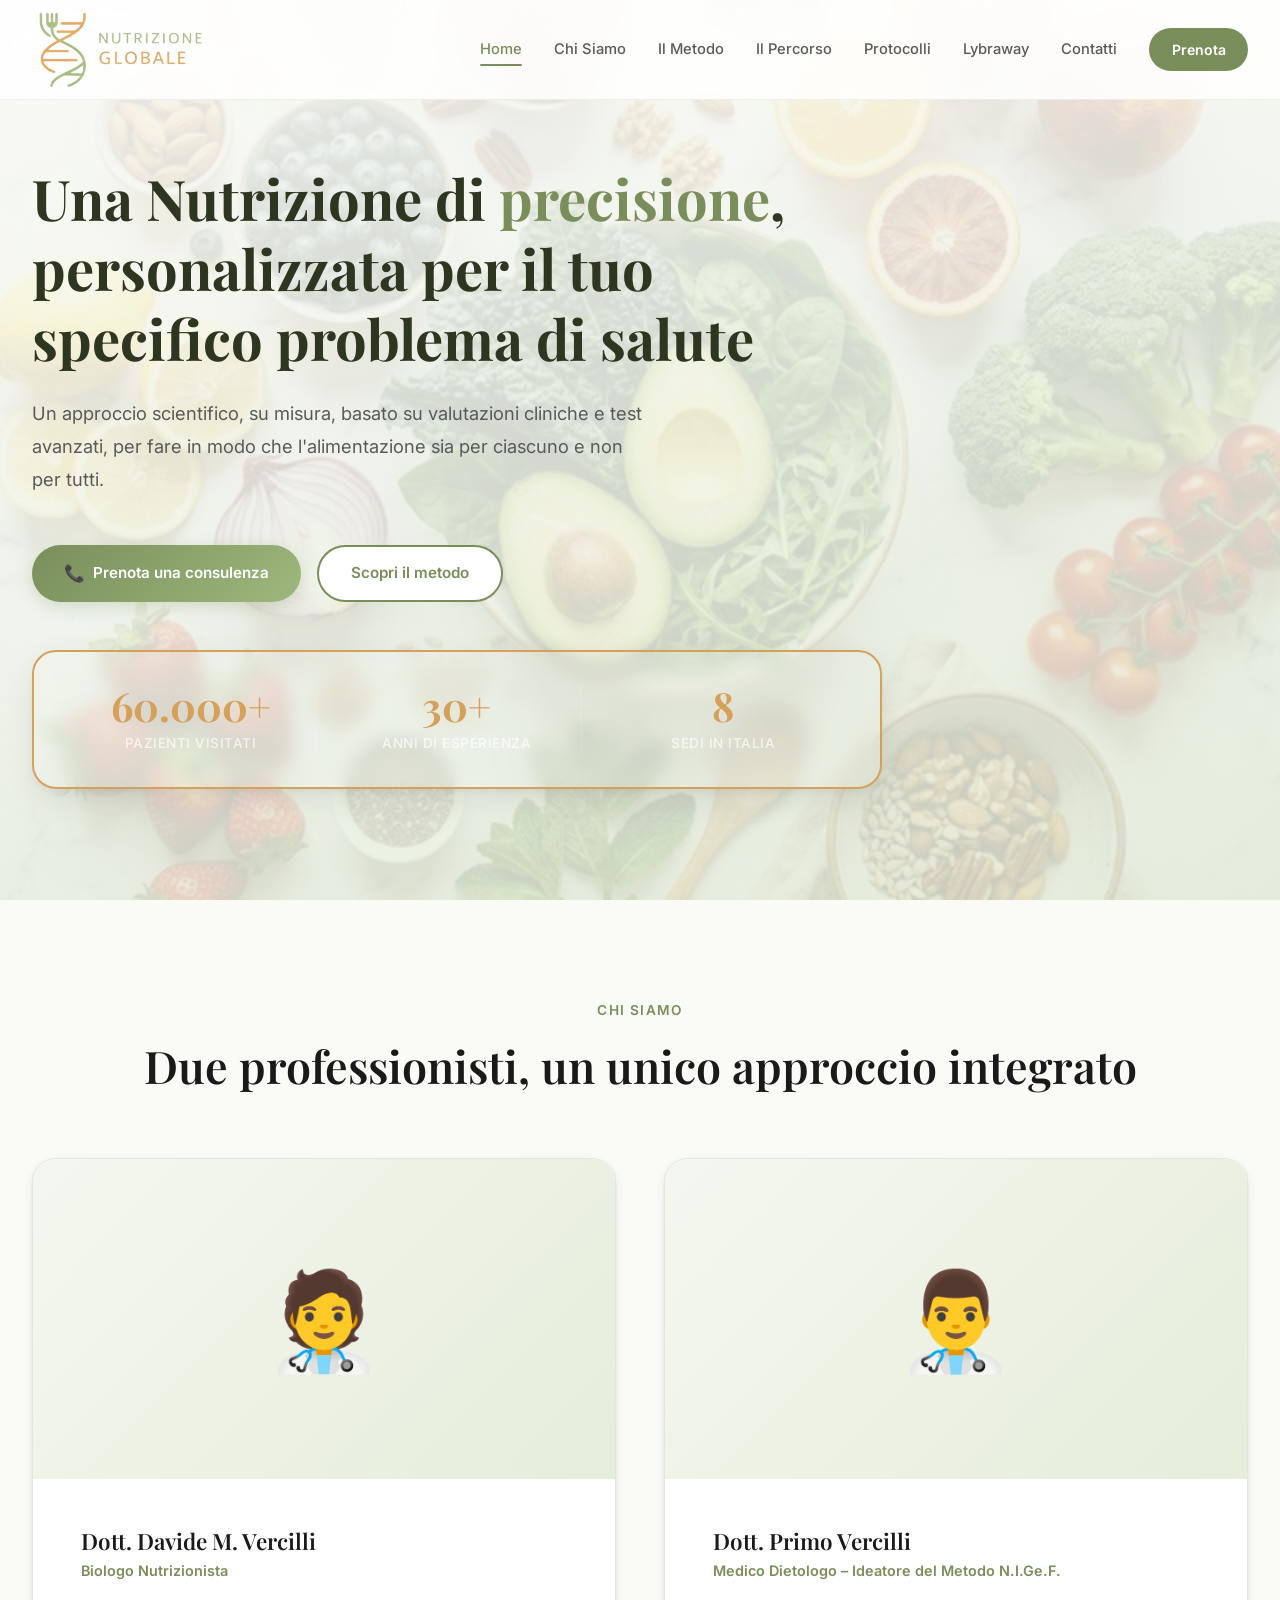
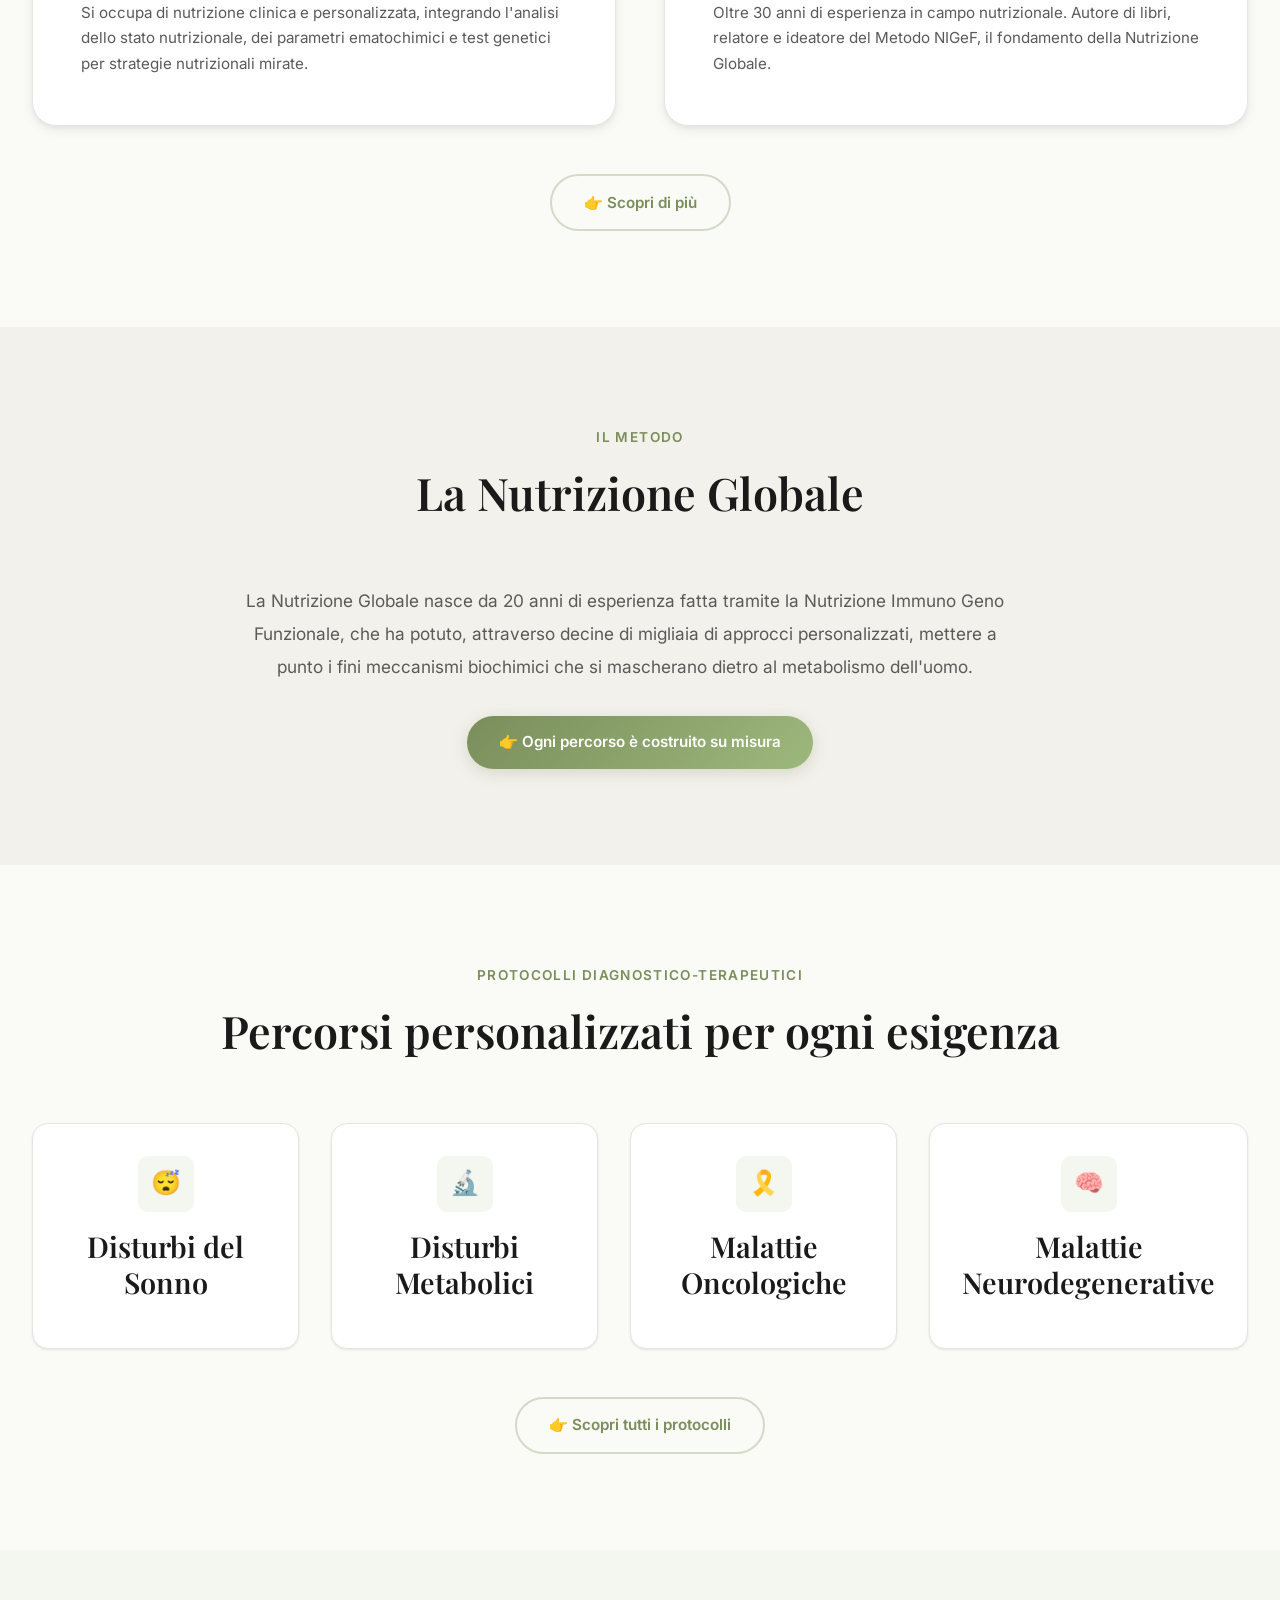
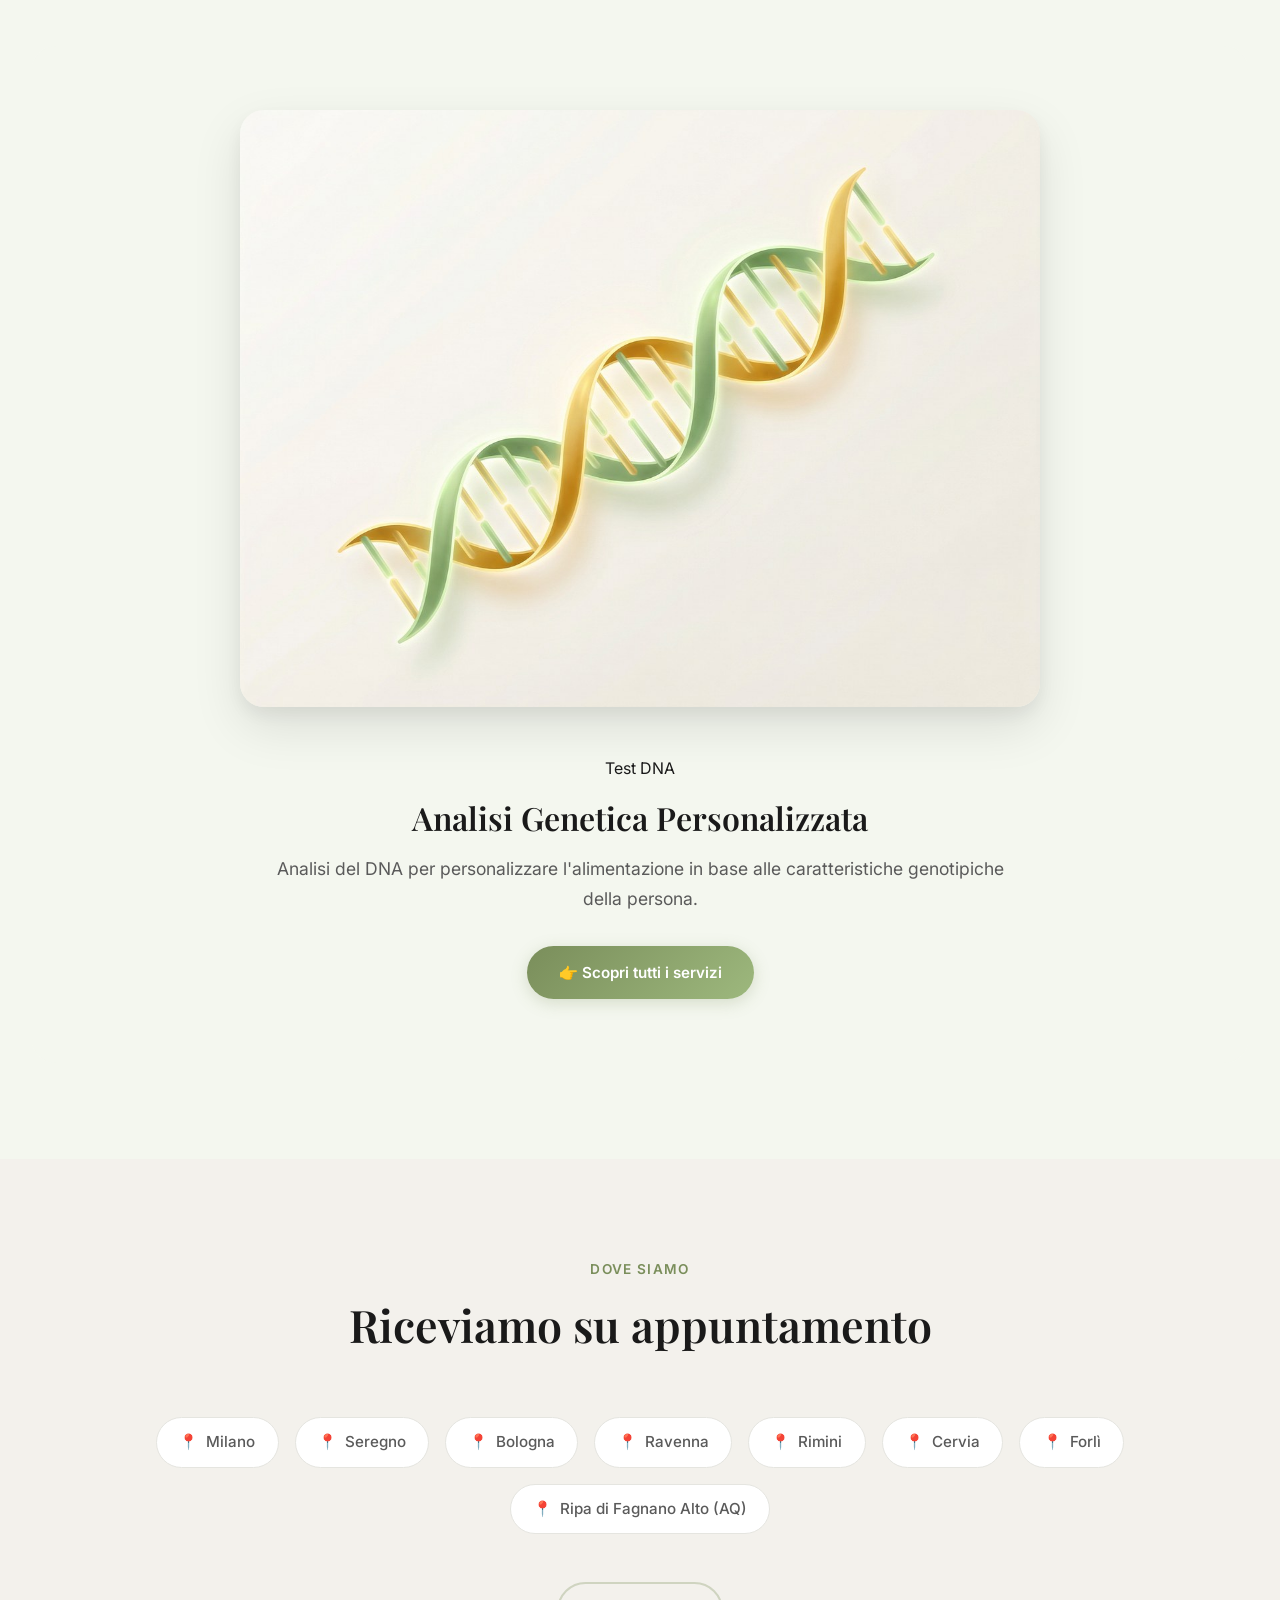
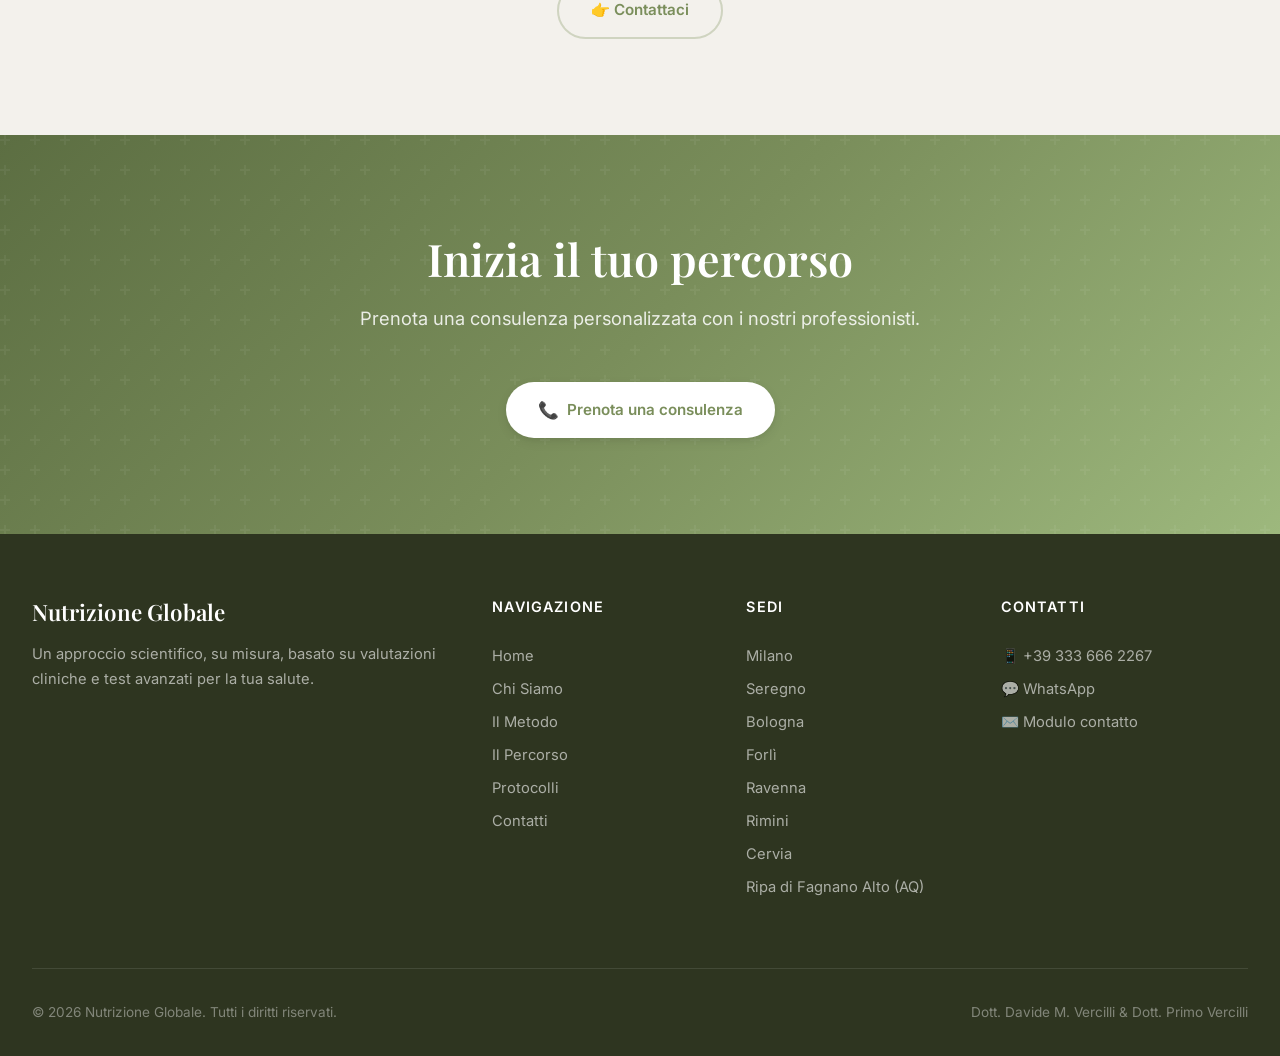
==== commit d82f615f: "Swap Lybraway and Contatti order in navbar" ====
--- a/index.html
+++ b/index.html
@@ -118,8 +118,8 @@
         <a href="metodo.html">Il Metodo</a>
         <a href="il-percorso.html">Il Percorso</a>
         <a href="protocolli.html">Protocolli</a>
+        <a href="lybraway.html">Lybraway</a>
         <a href="contatti.html">Contatti</a>
-        <a href="lybraway.html">Lybraway</a>
         <a href="https://wa.me/393336662267?text=Buongiorno%2C%20vorrei%20prenotare%20una%20consulenza." class="nav-cta" target="_blank" rel="noopener">Prenota</a>
       </div>
       <button class="hamburger" id="hamburger" aria-label="Menu">
